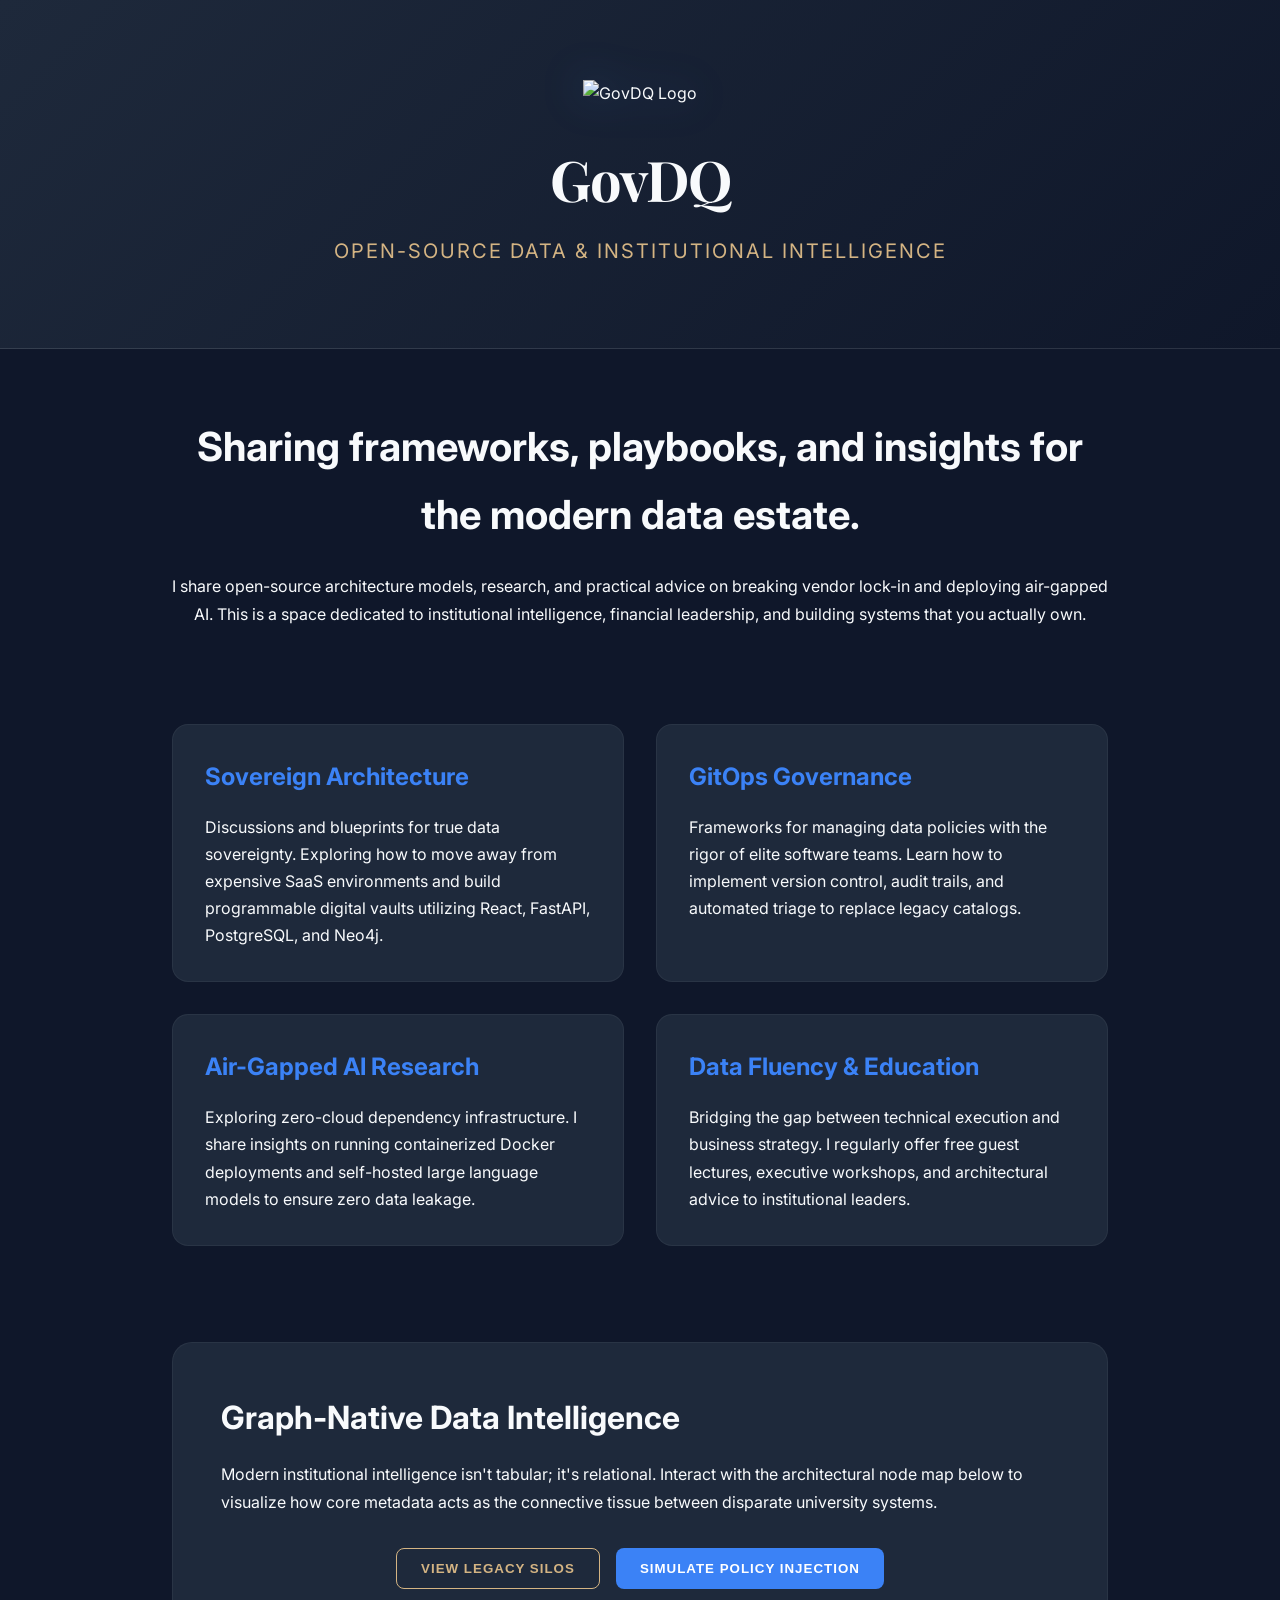
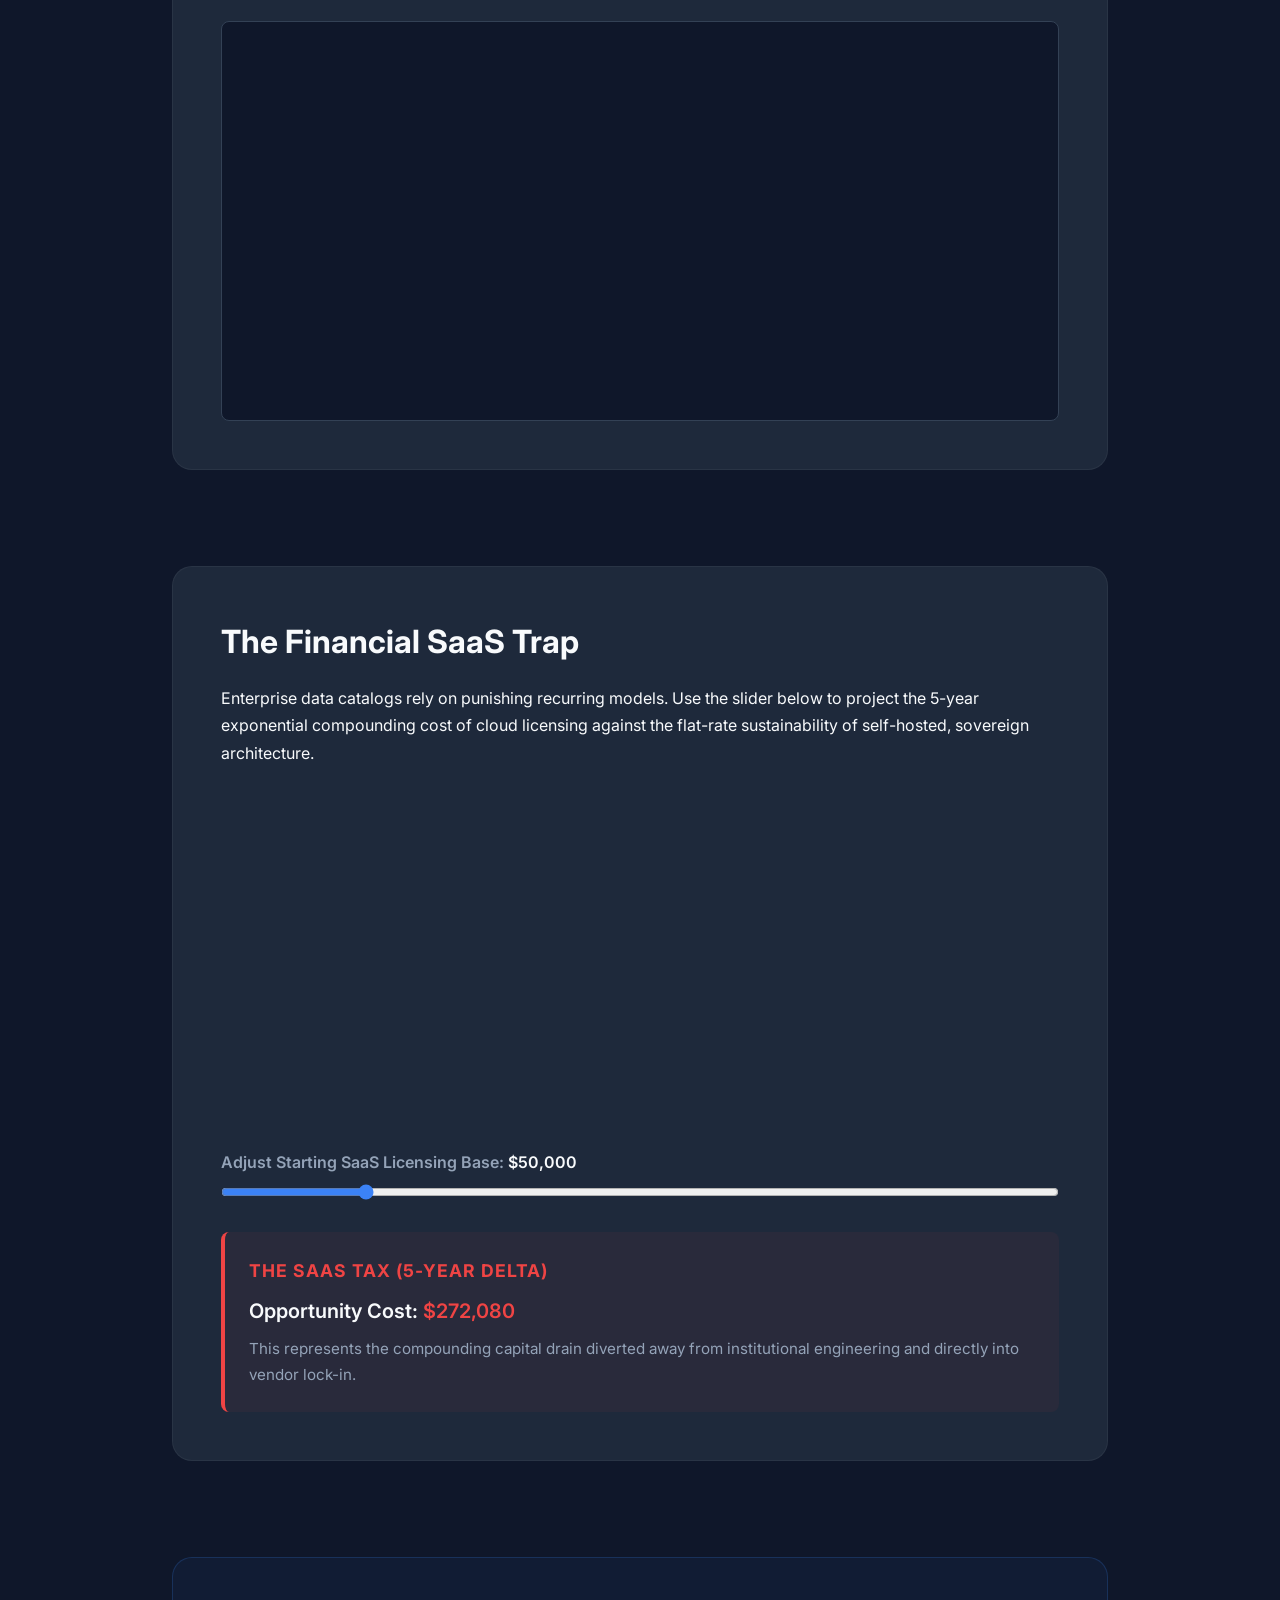
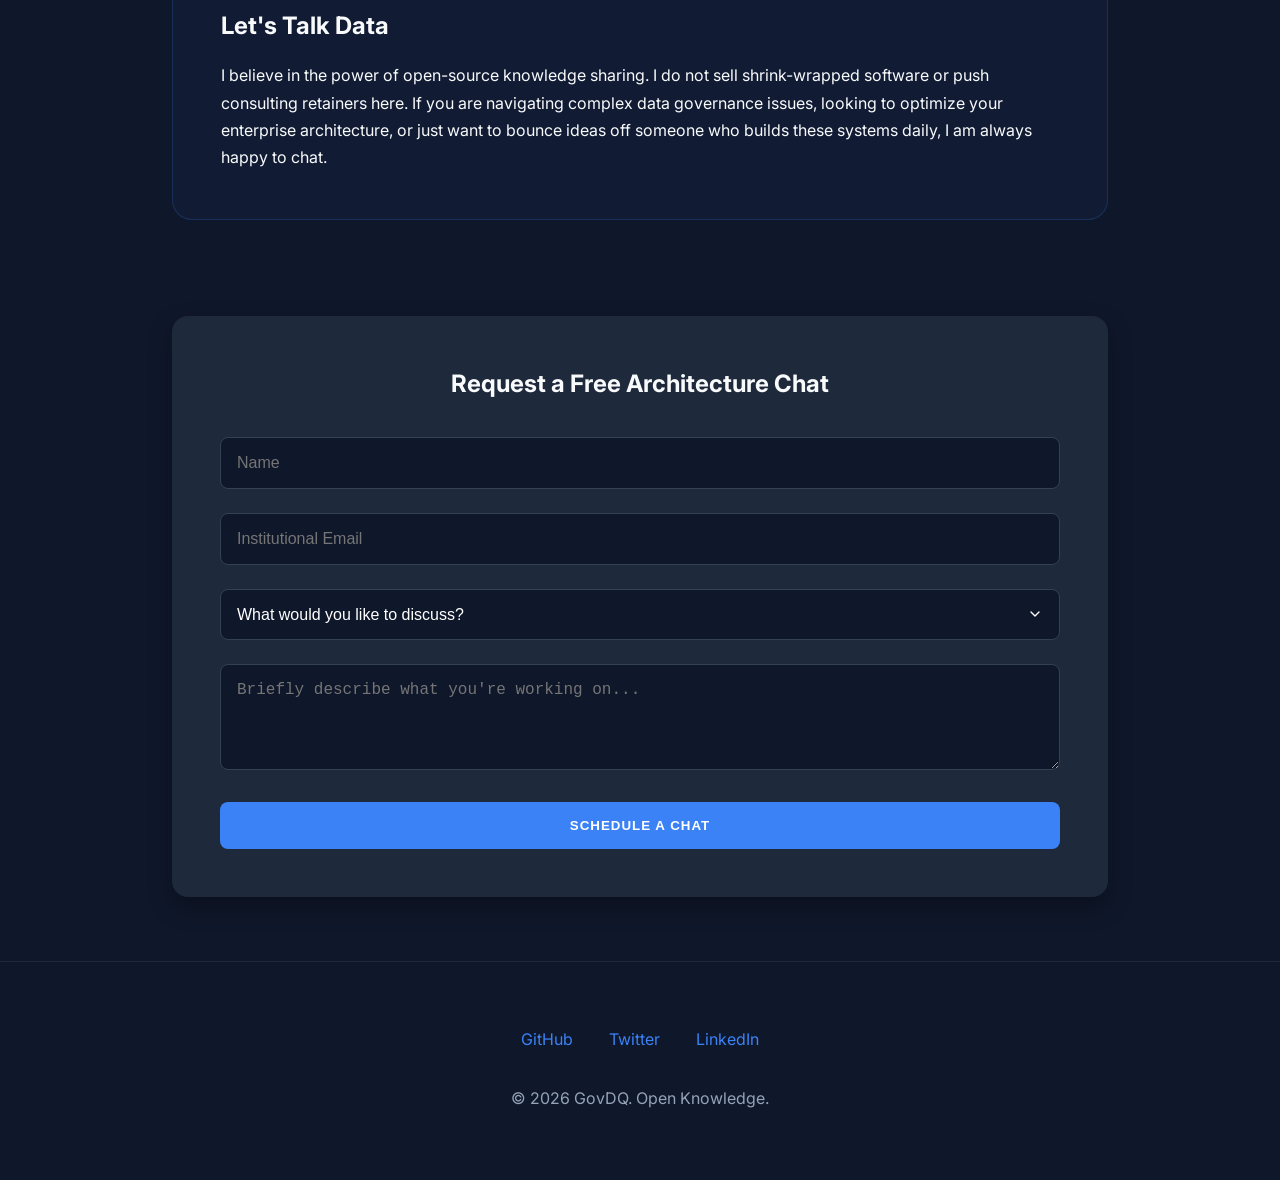
==== index.html @ 33f2d580 "Update index.html" ====
<!DOCTYPE html>
<html lang="en">
<head>
  <meta charset="UTF-8" />
  <meta name="viewport" content="width=device-width, initial-scale=1.0" />
  <title>GovDQ | Open-Source Data & Institutional Intelligence</title>
  <link rel="icon" type="image/jpeg" href="assets/images/1753254833234.jpg">
  <!-- Fonts -->
  <link href="https://fonts.googleapis.com/css2?family=Inter:wght@300;400;600;800&family=Playfair+Display:wght@700&display=swap" rel="stylesheet">
  
  <!-- External Data Visualization Libraries -->
  <script src="https://cdn.jsdelivr.net/npm/chart.js"></script>
  <script type="text/javascript" src="https://unpkg.com/vis-network/standalone/umd/vis-network.min.js"></script>
  
  <style>
    :root {
      --bg-deep: #0f172a;
      --bg-card: #1e293b;
      --accent-blue: #3b82f6;
      --accent-gold: #d4b483;
      --text-white: #f8fafc;
      --text-muted: #94a3b8;
    }

    * { box-sizing: border-box; margin: 0; padding: 0; }
    body { font-family: 'Inter', sans-serif; background-color: var(--bg-deep); color: var(--text-white); line-height: 1.7; }

    header { background: linear-gradient(135deg, #1e293b, #0f172a); text-align: center; padding: 5rem 1rem; border-bottom: 1px solid rgba(255,255,255,0.1); }
    header img { height: 120px; margin-bottom: 1.5rem; filter: drop-shadow(0 0 20px rgba(59, 130, 246, 0.3)); }
    header h1 { font-family: 'Playfair Display', serif; font-size: 3.5rem; margin-bottom: 0.5rem; letter-spacing: -1px; }
    header p { font-size: 1.25rem; color: var(--accent-gold); text-transform: uppercase; letter-spacing: 2px; }

    main { max-width: 1000px; margin: 0 auto; padding: 4rem 2rem; }

    .hero-section { text-align: center; margin-bottom: 6rem; }
    .hero-section h2 { font-size: 2.5rem; margin-bottom: 1.5rem; }

    .grid { display: grid; grid-template-columns: repeat(auto-fit, minmax(300px, 1fr)); gap: 2rem; margin-bottom: 6rem; }
    .card { background: var(--bg-card); padding: 2rem; border-radius: 16px; border: 1px solid rgba(255,255,255,0.05); transition: transform 0.3s ease; }
    .card:hover { transform: translateY(-10px); border-color: var(--accent-blue); }
    .card h3 { color: var(--accent-blue); margin-bottom: 1rem; font-size: 1.5rem; }

    .value-prop { background: rgba(59, 130, 246, 0.05); padding: 3rem; border-radius: 20px; border: 1px solid rgba(59, 130, 246, 0.2); margin-bottom: 6rem; }
    
    /* Interactive Sections (Graph & Calculator) */
    .interactive-section { background: var(--bg-card); padding: 3rem; border-radius: 20px; border: 1px solid rgba(255,255,255,0.05); margin-bottom: 6rem; }
    .interactive-section h2 { margin-bottom: 1rem; font-size: 2rem; }
    .chart-container { position: relative; height: 350px; width: 100%; margin-bottom: 2rem; }
    .slider-container { display: flex; flex-direction: column; gap: 0.5rem; margin-top: 1.5rem; }
    .slider-container input[type="range"] { width: 100%; cursor: pointer; accent-color: var(--accent-blue); }
    #institutionalGraph { height: 400px; width: 100%; border: 1px solid #334155; border-radius: 8px; background: #0f172a; margin-top: 2rem; }

    /* Scroll Reveal CSS */
    .hidden { opacity: 0; transform: translateY(30px); transition: opacity 0.8s ease-out, transform 0.8s ease-out; }
    .show { opacity: 1; transform: translateY(0); }
    
    form { background: var(--bg-card); padding: 3rem; border-radius: 16px; box-shadow: 0 10px 25px rgba(0,0,0,0.3); }
    input[type="text"], input[type="email"], textarea, select { width: 100%; padding: 1rem; margin-bottom: 1.5rem; border: 1px solid #334155; border-radius: 8px; background: #0f172a; color: white; font-size: 1rem; }
    select { appearance: none; background-image: url("data:image/svg+xml;charset=UTF-8,%3csvg xmlns='http://www.w3.org/2000/svg' viewBox='0 0 24 24' fill='none' stroke='white' stroke-width='2' stroke-linecap='round' stroke-linejoin='round'%3e%3cpolyline points='6 9 12 15 18 9'%3e%3c/polyline%3e%3c/svg%3e"); background-repeat: no-repeat; background-position: right 1rem center; background-size: 1em; }
    
    button { background: var(--accent-blue); color: white; border: none; padding: 1rem 2rem; width: 100%; font-weight: 800; border-radius: 8px; cursor: pointer; text-transform: uppercase; letter-spacing: 1px; transition: 0.3s; }
    button:hover { background: #2563eb; }
    
    footer { text-align: center; padding: 4rem; color: var(--text-muted); border-top: 1px solid #1e293b; }
    a { color: var(--accent-blue); text-decoration: none; margin: 0 1rem; }

    @media (max-width: 768px) { header h1 { font-size: 2.5rem; } }
  </style>
</head>
<body>
  <header>
    <img src="assets/images/1753254833234.jpg" alt="GovDQ Logo">
    <h1>GovDQ</h1>
    <p>Open-Source Data & Institutional Intelligence</p>
  </header>

  <main>
    <section class="hero-section hidden">
      <h2>Sharing frameworks, playbooks, and insights for the modern data estate.</h2>
      <p>I share open-source architecture models, research, and practical advice on breaking vendor lock-in and deploying air-gapped AI. This is a space dedicated to institutional intelligence, financial leadership, and building systems that you actually own.</p>
    </section>

    <div class="grid">
      <div class="card hidden">
        <h3>Sovereign Architecture</h3>
        <p>Discussions and blueprints for true data sovereignty. Exploring how to move away from expensive SaaS environments and build programmable digital vaults utilizing React, FastAPI, PostgreSQL, and Neo4j.</p>
      </div>
      <div class="card hidden">
        <h3>GitOps Governance</h3>
        <p>Frameworks for managing data policies with the rigor of elite software teams. Learn how to implement version control, audit trails, and automated triage to replace legacy catalogs.</p>
      </div>
      <div class="card hidden">
        <h3>Air-Gapped AI Research</h3>
        <p>Exploring zero-cloud dependency infrastructure. I share insights on running containerized Docker deployments and self-hosted large language models to ensure zero data leakage.</p>
      </div>
      <div class="card hidden">
        <h3>Data Fluency & Education</h3>
        <p>Bridging the gap between technical execution and business strategy. I regularly offer free guest lectures, executive workshops, and architectural advice to institutional leaders.</p>
      </div>
    </div>

    <!-- UPDATED: Institutional Graph Visualization -->
    <section class="interactive-section hidden">
      <h2>Graph-Native Data Intelligence</h2>
      <p>Modern institutional intelligence isn't tabular; it's relational. Interact with the architectural node map below to visualize how core metadata acts as the connective tissue between disparate university systems.</p>
      
      <!-- NEW: Graph Controls -->
      <div style="display: flex; gap: 1rem; margin-top: 2rem; margin-bottom: 1rem; justify-content: center; flex-wrap: wrap;">
        <button type="button" id="toggleGraphBtn" style="width: auto; padding: 0.75rem 1.5rem; background: #1e293b; border: 1px solid #d4b483; color: #d4b483; font-weight: 600; border-radius: 8px; cursor: pointer; transition: 0.3s; text-transform: uppercase; letter-spacing: 1px;">View Legacy Silos</button>
        <button type="button" id="pulseBtn" style="width: auto; padding: 0.75rem 1.5rem; background: var(--accent-blue); border: none; color: white; font-weight: 600; border-radius: 8px; cursor: pointer; transition: 0.3s; text-transform: uppercase; letter-spacing: 1px;">Simulate Policy Injection</button>
      </div>

      <div id="institutionalGraph"></div>
    </section>

    <!-- UPDATED: Financial SaaS Calculator -->
    <section class="interactive-section hidden">
      <h2>The Financial SaaS Trap</h2>
      <p>Enterprise data catalogs rely on punishing recurring models. Use the slider below to project the 5-year exponential compounding cost of cloud licensing against the flat-rate sustainability of self-hosted, sovereign architecture.</p>
      
      <div class="chart-container">
        <canvas id="costChart"></canvas>
      </div>
      
      <div class="slider-container">
        <label for="userBaseInput" style="color: var(--text-muted); font-weight: 600;">
          Adjust Starting SaaS Licensing Base: <span id="sliderValue" style="color: var(--text-white);">$50,000</span>
        </label>
        <input type="range" id="userBaseInput" min="10000" max="250000" step="5000" value="50000" oninput="
          document.getElementById('sliderValue').innerText = '$' + Number(this.value).toLocaleString();
          let base = Number(this.value);
          let totalSaaS = base + (base * 1.2) + (base * 1.44) + (base * 1.72) + (base * 2.07);
          let delta = totalSaaS - 100000;
          document.getElementById('opportunityCost').innerText = '$' + delta.toLocaleString(undefined, {maximumFractionDigits: 0});
        ">
      </div>

      <!-- NEW: Opportunity Cost Box -->
      <div style="margin-top: 2rem; padding: 1.5rem; background: rgba(239, 68, 68, 0.05); border-left: 4px solid #ef4444; border-radius: 8px;">
        <h4 style="color: #ef4444; margin-bottom: 0.5rem; font-size: 1.1rem; text-transform: uppercase; letter-spacing: 1px;">The SaaS Tax (5-Year Delta)</h4>
        <p style="font-size: 1.25rem; font-weight: 600; color: var(--text-white);">Opportunity Cost: <span id="opportunityCost" style="color: #ef4444;">$272,080</span></p>
        <p style="font-size: 0.95rem; color: var(--text-muted); margin-top: 0.5rem;">This represents the compounding capital drain diverted away from institutional engineering and directly into vendor lock-in.</p>
      </div>
    </section>

    <section class="value-prop hidden">
      <h2 style="margin-bottom: 1rem;">Let's Talk Data</h2>
      <p>I believe in the power of open-source knowledge sharing. I do not sell shrink-wrapped software or push consulting retainers here. If you are navigating complex data governance issues, looking to optimize your enterprise architecture, or just want to bounce ideas off someone who builds these systems daily, I am always happy to chat.</p>
    </section>

    <form class="hidden" action="https://formsubmit.co/info@govdq.com" method="POST">
      <input type="hidden" name="_next" value="https://www.govdq.com/index.html">
      <input type="hidden" name="_subject" value="GovDQ Architecture Chat Request">
      <h2 style="margin-bottom: 2rem; text-align: center;">Request a Free Architecture Chat</h2>
      
      <input type="text" name="name" placeholder="Name" required>
      <input type="email" name="email" placeholder="Institutional Email" required>
      
      <select name="topic" required>
        <option value="" disabled selected>What would you like to discuss?</option>
        <option value="Data Governance & Metadata">Data Governance & Metadata</option>
        <option value="Sovereign AI & Infrastructure">Sovereign AI & Air-Gapped Infrastructure</option>
        <option value="General Strategy / Networking">General Strategy & Networking</option>
      </select>
      
      <textarea name="message" rows="4" placeholder="Briefly describe what you're working on..." required></textarea>
      
      <button type="submit">Schedule a Chat</button>
    </form>
  </main>

  <footer class="hidden">
    <a href="https://github.com/GovDQ">GitHub</a>
    <a href="https://x.com/GovDQ">Twitter</a>
    <a href="https://www.linkedin.com/company/govdq">LinkedIn</a>
    <p style="margin-top: 2rem;">© 2026 GovDQ. Open Knowledge.</p>
  </footer>

  <!-- Custom External Logic Scripts -->
  <script src="assets/js/scroll-reveal.js"></script>
  <script src="assets/js/graph-viz.js"></script>
  <script src="assets/js/saas-calculator.js"></script>
</body>
</html>
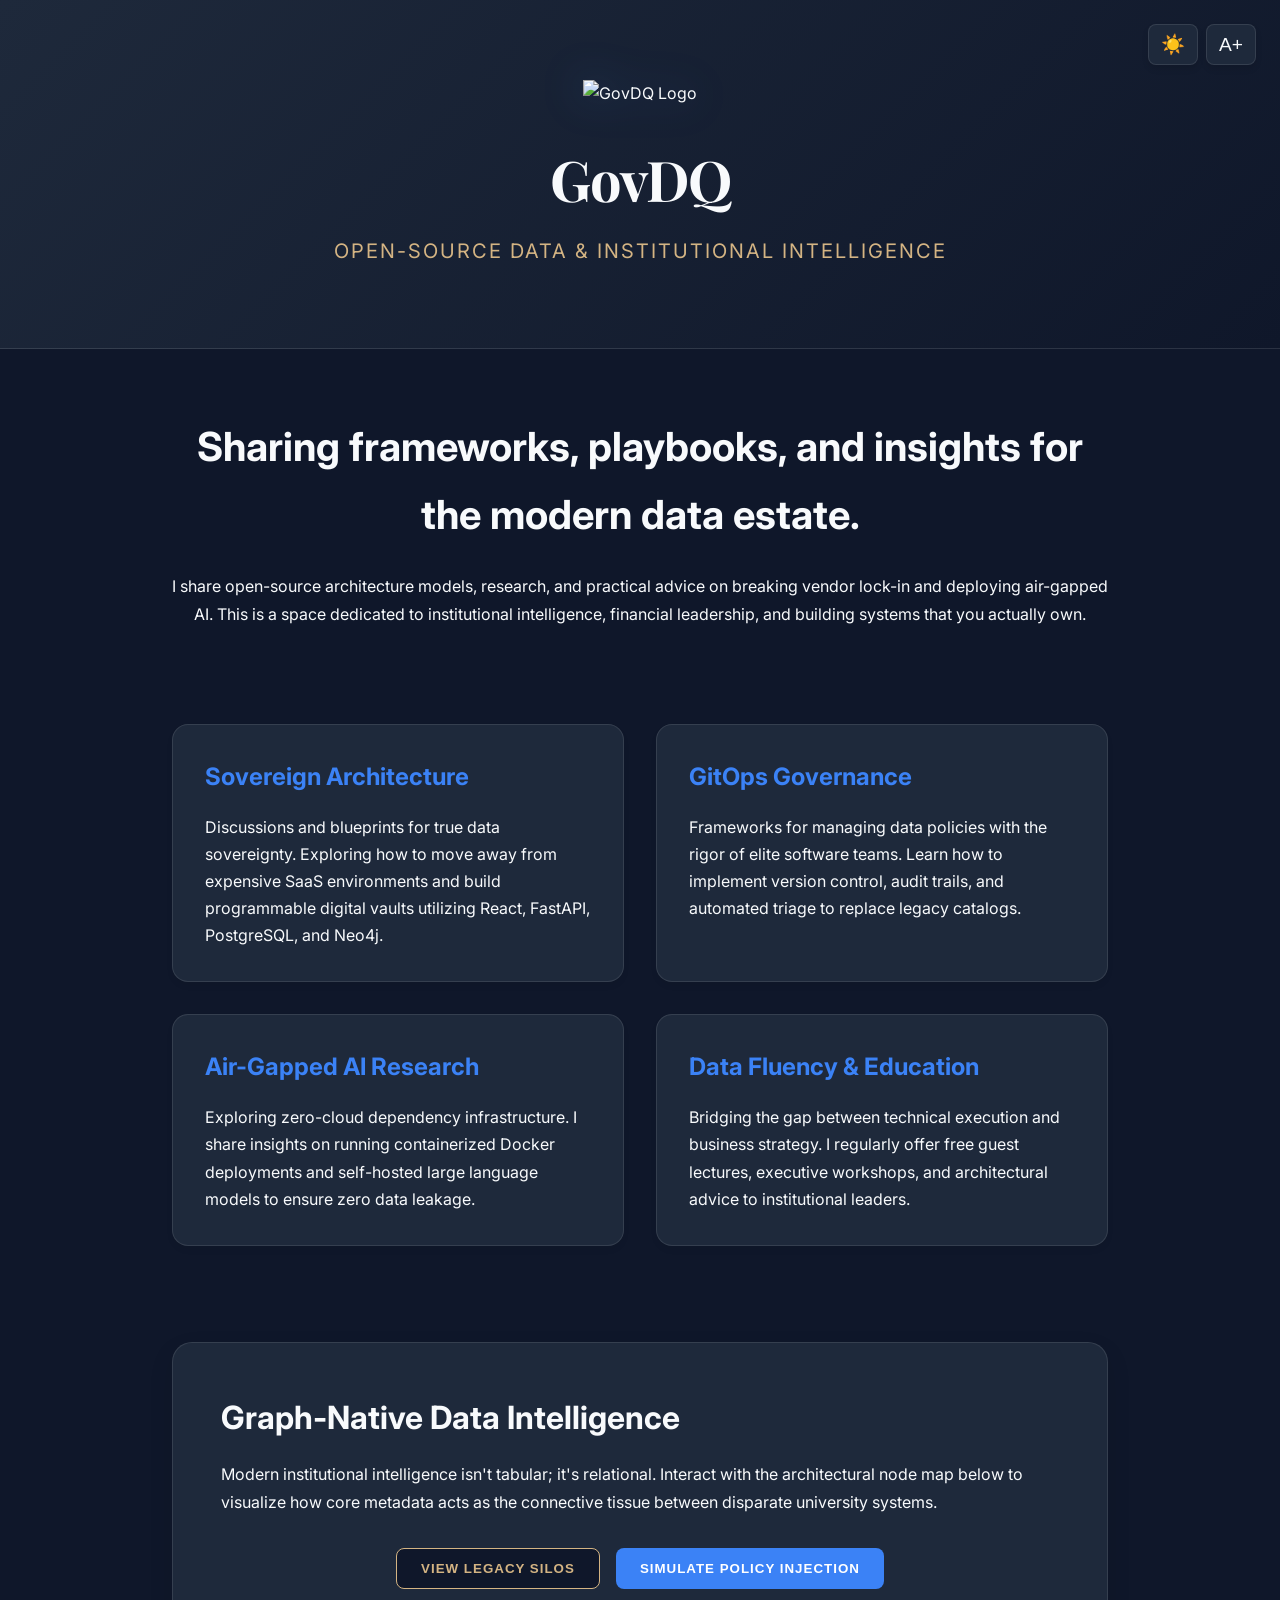
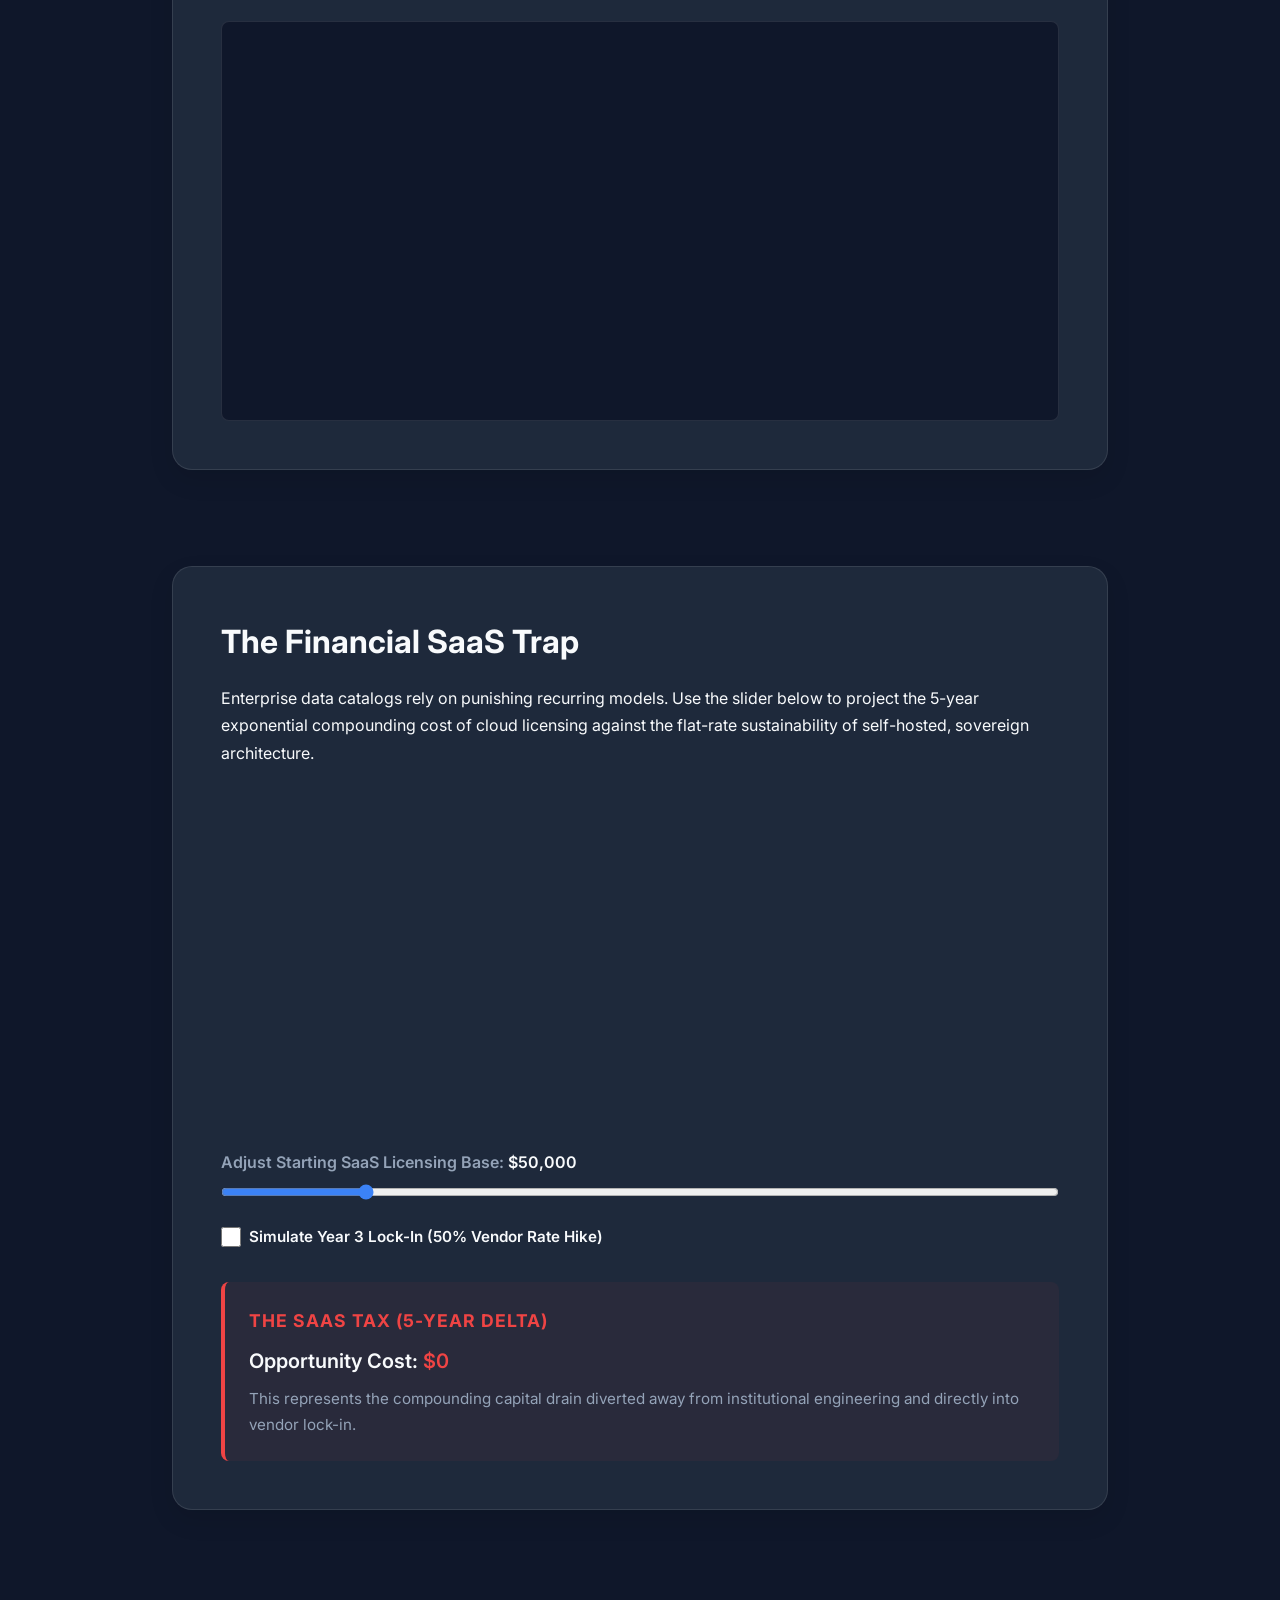
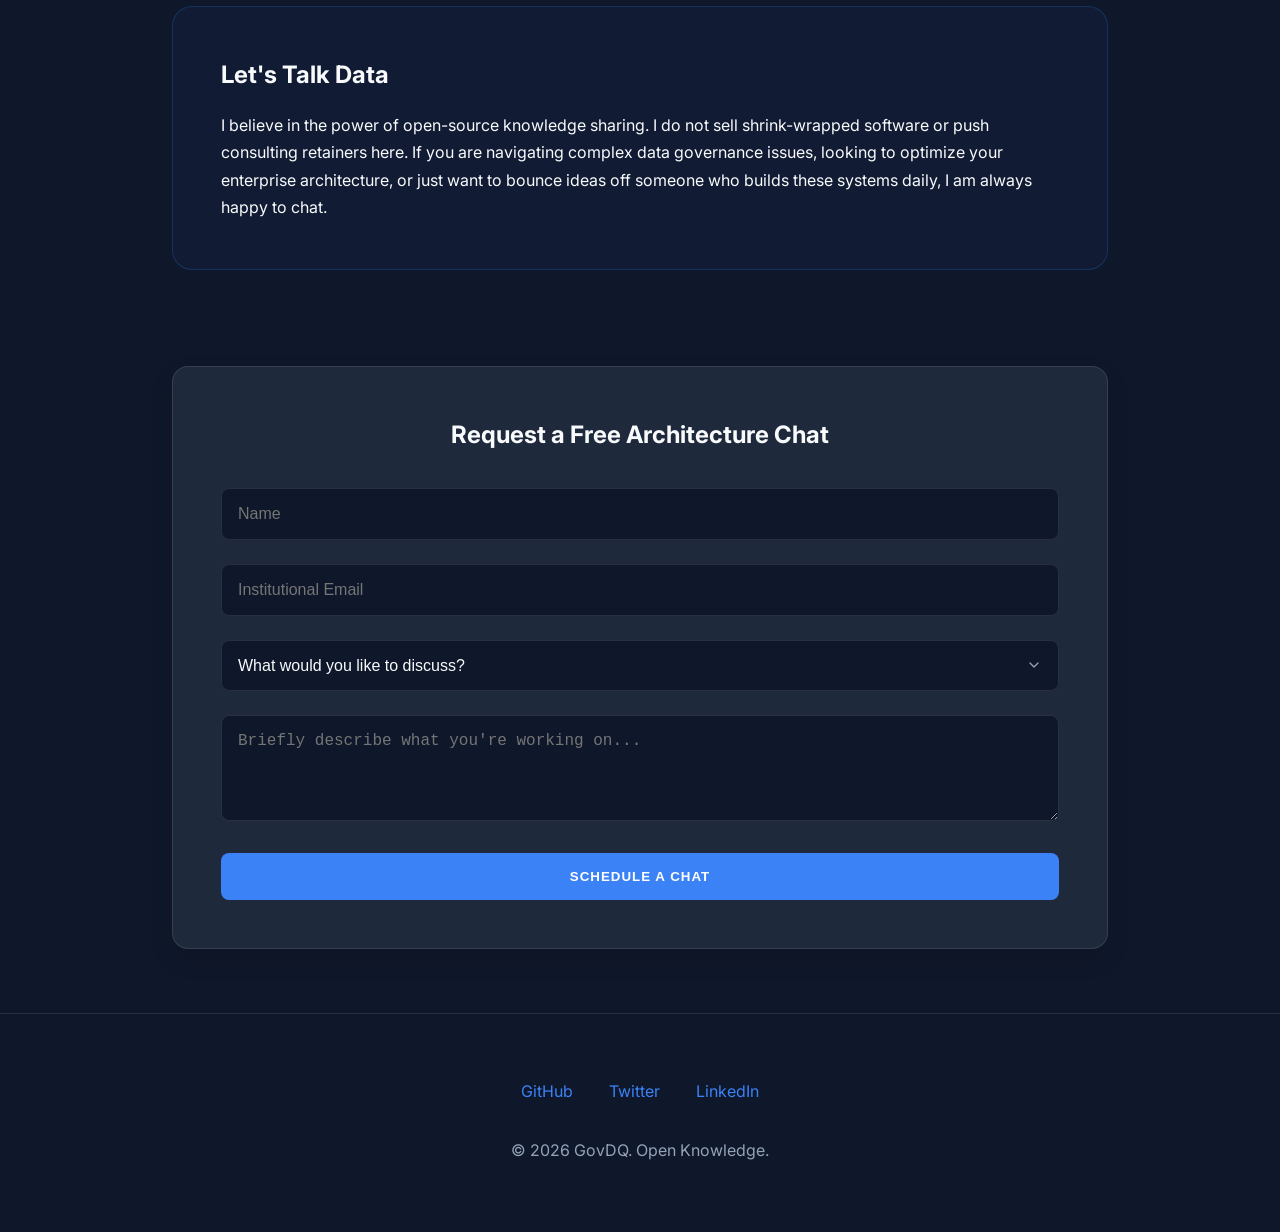
==== commit ee395afb: "Update index.html" ====
--- a/index.html
+++ b/index.html
@@ -1,10 +1,11 @@
 <!DOCTYPE html>
-<html lang="en">
+<html lang="en" data-theme="dark">
 <head>
   <meta charset="UTF-8" />
   <meta name="viewport" content="width=device-width, initial-scale=1.0" />
   <title>GovDQ | Open-Source Data & Institutional Intelligence</title>
   <link rel="icon" type="image/jpeg" href="assets/images/1753254833234.jpg">
+  
   <!-- Fonts -->
   <link href="https://fonts.googleapis.com/css2?family=Inter:wght@300;400;600;800&family=Playfair+Display:wght@700&display=swap" rel="stylesheet">
   
@@ -13,6 +14,9 @@
   <script type="text/javascript" src="https://unpkg.com/vis-network/standalone/umd/vis-network.min.js"></script>
   
   <style>
+    /* 
+      1. CSS Variables for Dynamic Theming 
+    */
     :root {
       --bg-deep: #0f172a;
       --bg-card: #1e293b;
@@ -20,61 +24,99 @@
       --accent-gold: #d4b483;
       --text-white: #f8fafc;
       --text-muted: #94a3b8;
+      --border-subtle: rgba(255,255,255,0.1);
+      --input-bg: #0f172a;
+      --error-bg: rgba(239, 68, 68, 0.05);
     }
 
+    [data-theme="light"] {
+      --bg-deep: #f8fafc;
+      --bg-card: #ffffff;
+      --accent-blue: #2563eb;
+      --accent-gold: #b45309; 
+      --text-white: #0f172a;
+      --text-muted: #475569;
+      --border-subtle: rgba(0,0,0,0.1);
+      --input-bg: #f1f5f9;
+      --error-bg: rgba(239, 68, 68, 0.1);
+    }
+
     * { box-sizing: border-box; margin: 0; padding: 0; }
-    body { font-family: 'Inter', sans-serif; background-color: var(--bg-deep); color: var(--text-white); line-height: 1.7; }
-
-    header { background: linear-gradient(135deg, #1e293b, #0f172a); text-align: center; padding: 5rem 1rem; border-bottom: 1px solid rgba(255,255,255,0.1); }
+    
+    /* 2. Text Scaling Accessibility */
+    body { font-family: 'Inter', sans-serif; background-color: var(--bg-deep); color: var(--text-white); line-height: 1.7; transition: background-color 0.3s, color 0.3s; font-size: 1rem; }
+    body.large-text { font-size: 1.15rem; }
+    body.large-text h1 { font-size: 4rem; }
+    body.large-text h2 { font-size: 2.85rem; }
+
+    /* 3. Keyboard Navigation Focus States */
+    *:focus-visible { outline: 3px solid var(--accent-blue); outline-offset: 3px; border-radius: 4px; }
+
+    header { background: linear-gradient(135deg, var(--bg-card), var(--bg-deep)); text-align: center; padding: 5rem 1rem; border-bottom: 1px solid var(--border-subtle); position: relative; }
     header img { height: 120px; margin-bottom: 1.5rem; filter: drop-shadow(0 0 20px rgba(59, 130, 246, 0.3)); }
     header h1 { font-family: 'Playfair Display', serif; font-size: 3.5rem; margin-bottom: 0.5rem; letter-spacing: -1px; }
     header p { font-size: 1.25rem; color: var(--accent-gold); text-transform: uppercase; letter-spacing: 2px; }
 
+    /* Accessibility Control Panel */
+    .a11y-controls { position: absolute; top: 1.5rem; right: 1.5rem; display: flex; gap: 0.5rem; }
+    .a11y-controls button { width: auto; padding: 0.5rem 0.75rem; background: var(--bg-card); border: 1px solid var(--border-subtle); border-radius: 8px; color: var(--text-white); cursor: pointer; font-size: 1.2rem; display: flex; align-items: center; justify-content: center; box-shadow: 0 4px 6px rgba(0,0,0,0.1); }
+    .a11y-controls button:hover { border-color: var(--accent-blue); }
+
     main { max-width: 1000px; margin: 0 auto; padding: 4rem 2rem; }
 
     .hero-section { text-align: center; margin-bottom: 6rem; }
     .hero-section h2 { font-size: 2.5rem; margin-bottom: 1.5rem; }
 
     .grid { display: grid; grid-template-columns: repeat(auto-fit, minmax(300px, 1fr)); gap: 2rem; margin-bottom: 6rem; }
-    .card { background: var(--bg-card); padding: 2rem; border-radius: 16px; border: 1px solid rgba(255,255,255,0.05); transition: transform 0.3s ease; }
+    .card { background: var(--bg-card); padding: 2rem; border-radius: 16px; border: 1px solid var(--border-subtle); transition: transform 0.3s ease; box-shadow: 0 4px 6px rgba(0,0,0,0.05); }
     .card:hover { transform: translateY(-10px); border-color: var(--accent-blue); }
     .card h3 { color: var(--accent-blue); margin-bottom: 1rem; font-size: 1.5rem; }
 
     .value-prop { background: rgba(59, 130, 246, 0.05); padding: 3rem; border-radius: 20px; border: 1px solid rgba(59, 130, 246, 0.2); margin-bottom: 6rem; }
     
-    /* Interactive Sections (Graph & Calculator) */
-    .interactive-section { background: var(--bg-card); padding: 3rem; border-radius: 20px; border: 1px solid rgba(255,255,255,0.05); margin-bottom: 6rem; }
+    /* Interactive Sections */
+    .interactive-section { background: var(--bg-card); padding: 3rem; border-radius: 20px; border: 1px solid var(--border-subtle); margin-bottom: 6rem; box-shadow: 0 10px 25px rgba(0,0,0,0.1); }
     .interactive-section h2 { margin-bottom: 1rem; font-size: 2rem; }
     .chart-container { position: relative; height: 350px; width: 100%; margin-bottom: 2rem; }
     .slider-container { display: flex; flex-direction: column; gap: 0.5rem; margin-top: 1.5rem; }
     .slider-container input[type="range"] { width: 100%; cursor: pointer; accent-color: var(--accent-blue); }
-    #institutionalGraph { height: 400px; width: 100%; border: 1px solid #334155; border-radius: 8px; background: #0f172a; margin-top: 2rem; }
+    
+    /* Graph Container */
+    #institutionalGraph { height: 400px; width: 100%; border: 1px solid var(--border-subtle); border-radius: 8px; background: var(--input-bg); margin-top: 2rem; }
 
     /* Scroll Reveal CSS */
     .hidden { opacity: 0; transform: translateY(30px); transition: opacity 0.8s ease-out, transform 0.8s ease-out; }
     .show { opacity: 1; transform: translateY(0); }
     
-    form { background: var(--bg-card); padding: 3rem; border-radius: 16px; box-shadow: 0 10px 25px rgba(0,0,0,0.3); }
-    input[type="text"], input[type="email"], textarea, select { width: 100%; padding: 1rem; margin-bottom: 1.5rem; border: 1px solid #334155; border-radius: 8px; background: #0f172a; color: white; font-size: 1rem; }
-    select { appearance: none; background-image: url("data:image/svg+xml;charset=UTF-8,%3csvg xmlns='http://www.w3.org/2000/svg' viewBox='0 0 24 24' fill='none' stroke='white' stroke-width='2' stroke-linecap='round' stroke-linejoin='round'%3e%3cpolyline points='6 9 12 15 18 9'%3e%3c/polyline%3e%3c/svg%3e"); background-repeat: no-repeat; background-position: right 1rem center; background-size: 1em; }
-    
-    button { background: var(--accent-blue); color: white; border: none; padding: 1rem 2rem; width: 100%; font-weight: 800; border-radius: 8px; cursor: pointer; text-transform: uppercase; letter-spacing: 1px; transition: 0.3s; }
-    button:hover { background: #2563eb; }
-    
-    footer { text-align: center; padding: 4rem; color: var(--text-muted); border-top: 1px solid #1e293b; }
+    /* Forms */
+    form { background: var(--bg-card); padding: 3rem; border-radius: 16px; box-shadow: 0 10px 25px rgba(0,0,0,0.1); border: 1px solid var(--border-subtle); }
+    input[type="text"], input[type="email"], textarea, select { width: 100%; padding: 1rem; margin-bottom: 1.5rem; border: 1px solid var(--border-subtle); border-radius: 8px; background: var(--input-bg); color: var(--text-white); font-size: 1rem; transition: border-color 0.3s; }
+    input:focus, textarea:focus, select:focus { border-color: var(--accent-blue); outline: none; }
+    select { appearance: none; background-image: url("data:image/svg+xml;charset=UTF-8,%3csvg xmlns='http://www.w3.org/2000/svg' viewBox='0 0 24 24' fill='none' stroke='%2394a3b8' stroke-width='2' stroke-linecap='round' stroke-linejoin='round'%3e%3cpolyline points='6 9 12 15 18 9'%3e%3c/polyline%3e%3c/svg%3e"); background-repeat: no-repeat; background-position: right 1rem center; background-size: 1em; }
+    
+    button[type="submit"] { background: var(--accent-blue); color: #ffffff; border: none; padding: 1rem 2rem; width: 100%; font-weight: 800; border-radius: 8px; cursor: pointer; text-transform: uppercase; letter-spacing: 1px; transition: 0.3s; }
+    button[type="submit"]:hover { background: #2563eb; }
+    
+    footer { text-align: center; padding: 4rem; color: var(--text-muted); border-top: 1px solid var(--border-subtle); }
     a { color: var(--accent-blue); text-decoration: none; margin: 0 1rem; }
 
-    @media (max-width: 768px) { header h1 { font-size: 2.5rem; } }
+    @media (max-width: 768px) { header h1 { font-size: 2.5rem; } .a11y-controls { top: 1rem; right: 1rem; } }
   </style>
 </head>
 <body>
   <header>
+    <!-- Accessibility Controls -->
+    <div class="a11y-controls">
+      <button id="themeToggle" aria-label="Toggle Light and Dark Mode">☀️</button>
+      <button id="textSizeToggle" aria-label="Toggle Large Text Size">A+</button>
+    </div>
+
     <img src="assets/images/1753254833234.jpg" alt="GovDQ Logo">
     <h1>GovDQ</h1>
     <p>Open-Source Data & Institutional Intelligence</p>
   </header>
 
-  <main>
+  <main id="main-content">
     <section class="hero-section hidden">
       <h2>Sharing frameworks, playbooks, and insights for the modern data estate.</h2>
       <p>I share open-source architecture models, research, and practical advice on breaking vendor lock-in and deploying air-gapped AI. This is a space dedicated to institutional intelligence, financial leadership, and building systems that you actually own.</p>
@@ -99,26 +141,25 @@
       </div>
     </div>
 
-    <!-- UPDATED: Institutional Graph Visualization -->
-    <section class="interactive-section hidden">
-      <h2>Graph-Native Data Intelligence</h2>
+    <!-- Institutional Graph Visualization -->
+    <section class="interactive-section hidden" aria-labelledby="graph-heading">
+      <h2 id="graph-heading">Graph-Native Data Intelligence</h2>
       <p>Modern institutional intelligence isn't tabular; it's relational. Interact with the architectural node map below to visualize how core metadata acts as the connective tissue between disparate university systems.</p>
       
-      <!-- NEW: Graph Controls -->
       <div style="display: flex; gap: 1rem; margin-top: 2rem; margin-bottom: 1rem; justify-content: center; flex-wrap: wrap;">
-        <button type="button" id="toggleGraphBtn" style="width: auto; padding: 0.75rem 1.5rem; background: #1e293b; border: 1px solid #d4b483; color: #d4b483; font-weight: 600; border-radius: 8px; cursor: pointer; transition: 0.3s; text-transform: uppercase; letter-spacing: 1px;">View Legacy Silos</button>
-        <button type="button" id="pulseBtn" style="width: auto; padding: 0.75rem 1.5rem; background: var(--accent-blue); border: none; color: white; font-weight: 600; border-radius: 8px; cursor: pointer; transition: 0.3s; text-transform: uppercase; letter-spacing: 1px;">Simulate Policy Injection</button>
-      </div>
-
-      <div id="institutionalGraph"></div>
-    </section>
-
-    <!-- UPDATED: Financial SaaS Calculator -->
-    <section class="interactive-section hidden">
-      <h2>The Financial SaaS Trap</h2>
+        <button type="button" id="toggleGraphBtn" aria-label="Toggle between Legacy and Sovereign Architecture" style="width: auto; padding: 0.75rem 1.5rem; background: var(--bg-deep); border: 1px solid var(--accent-gold); color: var(--accent-gold); font-weight: 600; border-radius: 8px; cursor: pointer; transition: 0.3s; text-transform: uppercase; letter-spacing: 1px;">View Legacy Silos</button>
+        <button type="button" id="pulseBtn" aria-label="Simulate Data Flow" style="width: auto; padding: 0.75rem 1.5rem; background: var(--accent-blue); border: none; color: #ffffff; font-weight: 600; border-radius: 8px; cursor: pointer; transition: 0.3s; text-transform: uppercase; letter-spacing: 1px;">Simulate Policy Injection</button>
+      </div>
+
+      <div id="institutionalGraph" role="figure" aria-label="Interactive graph displaying institutional data nodes and their connections"></div>
+    </section>
+
+    <!-- Financial SaaS Calculator -->
+    <section class="interactive-section hidden" aria-labelledby="calc-heading">
+      <h2 id="calc-heading">The Financial SaaS Trap</h2>
       <p>Enterprise data catalogs rely on punishing recurring models. Use the slider below to project the 5-year exponential compounding cost of cloud licensing against the flat-rate sustainability of self-hosted, sovereign architecture.</p>
       
-      <div class="chart-container">
+      <div class="chart-container" aria-hidden="true">
         <canvas id="costChart"></canvas>
       </div>
       
@@ -126,19 +167,19 @@
         <label for="userBaseInput" style="color: var(--text-muted); font-weight: 600;">
           Adjust Starting SaaS Licensing Base: <span id="sliderValue" style="color: var(--text-white);">$50,000</span>
         </label>
-        <input type="range" id="userBaseInput" min="10000" max="250000" step="5000" value="50000" oninput="
-          document.getElementById('sliderValue').innerText = '$' + Number(this.value).toLocaleString();
-          let base = Number(this.value);
-          let totalSaaS = base + (base * 1.2) + (base * 1.44) + (base * 1.72) + (base * 2.07);
-          let delta = totalSaaS - 100000;
-          document.getElementById('opportunityCost').innerText = '$' + delta.toLocaleString(undefined, {maximumFractionDigits: 0});
-        ">
-      </div>
-
-      <!-- NEW: Opportunity Cost Box -->
-      <div style="margin-top: 2rem; padding: 1.5rem; background: rgba(239, 68, 68, 0.05); border-left: 4px solid #ef4444; border-radius: 8px;">
+        <!-- NOTE: Removed inline JS so it routes securely through saas-calculator.js -->
+        <input type="range" id="userBaseInput" min="10000" max="250000" step="5000" value="50000" aria-label="Adjust starting SaaS cost slider">
+        
+        <!-- NEW: The Renewal Spike Checkbox -->
+        <div style="margin-top: 1rem; display: flex; align-items: center; gap: 0.5rem;">
+          <input type="checkbox" id="renewalSpike" style="width: 1.25rem; height: 1.25rem; cursor: pointer; accent-color: #ef4444;" aria-label="Factor in Year 3 Contract Renewal Spike">
+          <label for="renewalSpike" style="color: var(--text-white); font-weight: 600; cursor: pointer; font-size: 0.95rem;">Simulate Year 3 Lock-In (50% Vendor Rate Hike)</label>
+        </div>
+      </div>
+
+      <div style="margin-top: 2rem; padding: 1.5rem; background: var(--error-bg); border-left: 4px solid #ef4444; border-radius: 8px;">
         <h4 style="color: #ef4444; margin-bottom: 0.5rem; font-size: 1.1rem; text-transform: uppercase; letter-spacing: 1px;">The SaaS Tax (5-Year Delta)</h4>
-        <p style="font-size: 1.25rem; font-weight: 600; color: var(--text-white);">Opportunity Cost: <span id="opportunityCost" style="color: #ef4444;">$272,080</span></p>
+        <p style="font-size: 1.25rem; font-weight: 600; color: var(--text-white);">Opportunity Cost: <span id="opportunityCost" style="color: #ef4444;">$0</span></p>
         <p style="font-size: 0.95rem; color: var(--text-muted); margin-top: 0.5rem;">This represents the compounding capital drain diverted away from institutional engineering and directly into vendor lock-in.</p>
       </div>
     </section>
@@ -148,33 +189,78 @@
       <p>I believe in the power of open-source knowledge sharing. I do not sell shrink-wrapped software or push consulting retainers here. If you are navigating complex data governance issues, looking to optimize your enterprise architecture, or just want to bounce ideas off someone who builds these systems daily, I am always happy to chat.</p>
     </section>
 
-    <form class="hidden" action="https://formsubmit.co/info@govdq.com" method="POST">
+    <form class="hidden" action="https://formsubmit.co/info@govdq.com" method="POST" aria-label="Contact Form">
       <input type="hidden" name="_next" value="https://www.govdq.com/index.html">
       <input type="hidden" name="_subject" value="GovDQ Architecture Chat Request">
       <h2 style="margin-bottom: 2rem; text-align: center;">Request a Free Architecture Chat</h2>
       
-      <input type="text" name="name" placeholder="Name" required>
-      <input type="email" name="email" placeholder="Institutional Email" required>
-      
-      <select name="topic" required>
+      <label for="name" class="sr-only" style="display:none;">Name</label>
+      <input type="text" id="name" name="name" placeholder="Name" required aria-required="true">
+      
+      <label for="email" class="sr-only" style="display:none;">Institutional Email</label>
+      <input type="email" id="email" name="email" placeholder="Institutional Email" required aria-required="true">
+      
+      <label for="topic" class="sr-only" style="display:none;">Discussion Topic</label>
+      <select id="topic" name="topic" required aria-required="true">
         <option value="" disabled selected>What would you like to discuss?</option>
         <option value="Data Governance & Metadata">Data Governance & Metadata</option>
         <option value="Sovereign AI & Infrastructure">Sovereign AI & Air-Gapped Infrastructure</option>
         <option value="General Strategy / Networking">General Strategy & Networking</option>
       </select>
       
-      <textarea name="message" rows="4" placeholder="Briefly describe what you're working on..." required></textarea>
+      <label for="message" class="sr-only" style="display:none;">Message</label>
+      <textarea id="message" name="message" rows="4" placeholder="Briefly describe what you're working on..." required aria-required="true"></textarea>
       
       <button type="submit">Schedule a Chat</button>
     </form>
   </main>
 
   <footer class="hidden">
-    <a href="https://github.com/GovDQ">GitHub</a>
-    <a href="https://x.com/GovDQ">Twitter</a>
-    <a href="https://www.linkedin.com/company/govdq">LinkedIn</a>
+    <a href="https://github.com/GovDQ" aria-label="GovDQ GitHub Profile">GitHub</a>
+    <a href="https://x.com/GovDQ" aria-label="GovDQ Twitter Profile">Twitter</a>
+    <a href="https://www.linkedin.com/company/govdq" aria-label="GovDQ LinkedIn Page">LinkedIn</a>
     <p style="margin-top: 2rem;">© 2026 GovDQ. Open Knowledge.</p>
   </footer>
+
+  <!-- Accessibility Logic -->
+  <script>
+    document.addEventListener('DOMContentLoaded', () => {
+      // 1. Theme Toggle Logic
+      const themeBtn = document.getElementById('themeToggle');
+      const savedTheme = localStorage.getItem('theme') || 'dark';
+      
+      if (savedTheme === 'light') {
+        document.documentElement.setAttribute('data-theme', 'light');
+        themeBtn.innerText = '🌙';
+      }
+
+      themeBtn.addEventListener('click', () => {
+        const isLight = document.documentElement.getAttribute('data-theme') === 'light';
+        if (isLight) {
+          document.documentElement.removeAttribute('data-theme');
+          localStorage.setItem('theme', 'dark');
+          themeBtn.innerText = '☀️';
+        } else {
+          document.documentElement.setAttribute('data-theme', 'light');
+          localStorage.setItem('theme', 'light');
+          themeBtn.innerText = '🌙';
+        }
+      });
+
+      // 2. Text Size Toggle Logic
+      const textBtn = document.getElementById('textSizeToggle');
+      const savedTextSize = localStorage.getItem('largeText') === 'true';
+      
+      if (savedTextSize) {
+        document.body.classList.add('large-text');
+      }
+
+      textBtn.addEventListener('click', () => {
+        document.body.classList.toggle('large-text');
+        localStorage.setItem('largeText', document.body.classList.contains('large-text'));
+      });
+    });
+  </script>
 
   <!-- Custom External Logic Scripts -->
   <script src="assets/js/scroll-reveal.js"></script>
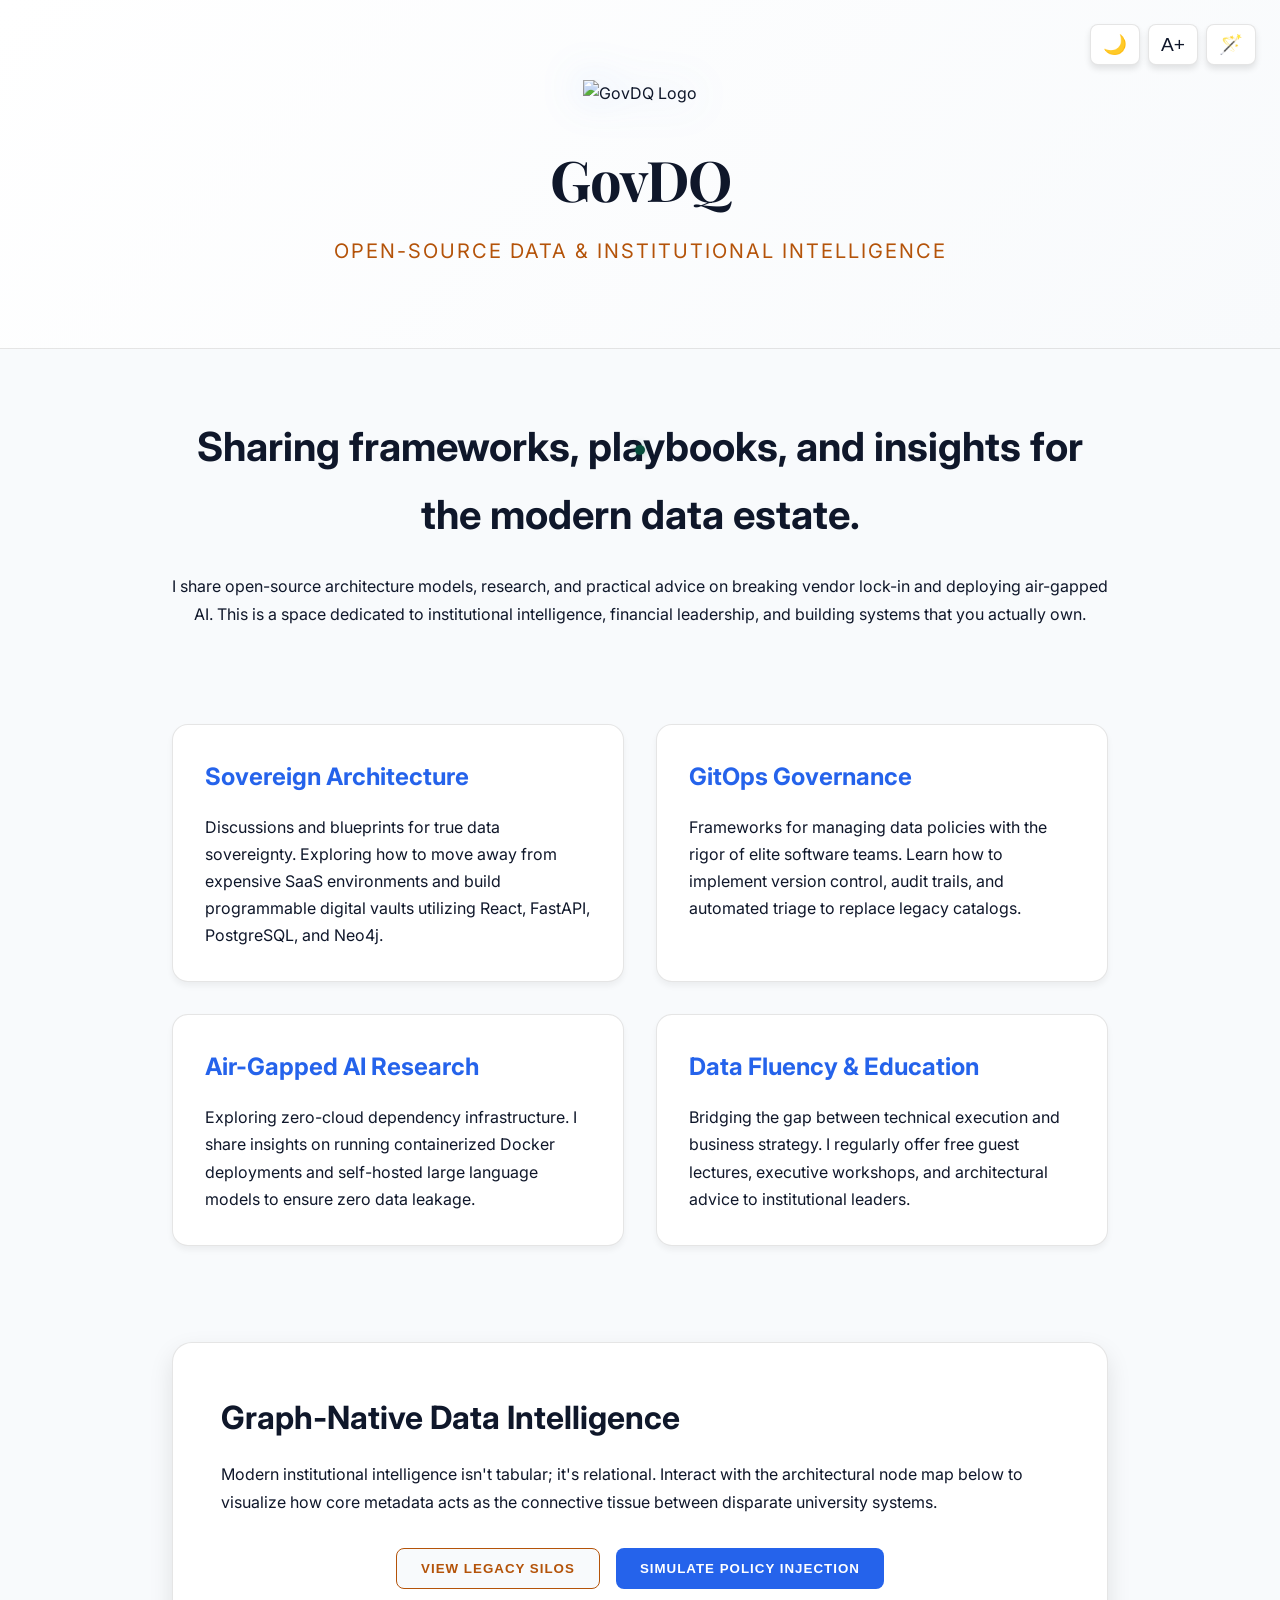
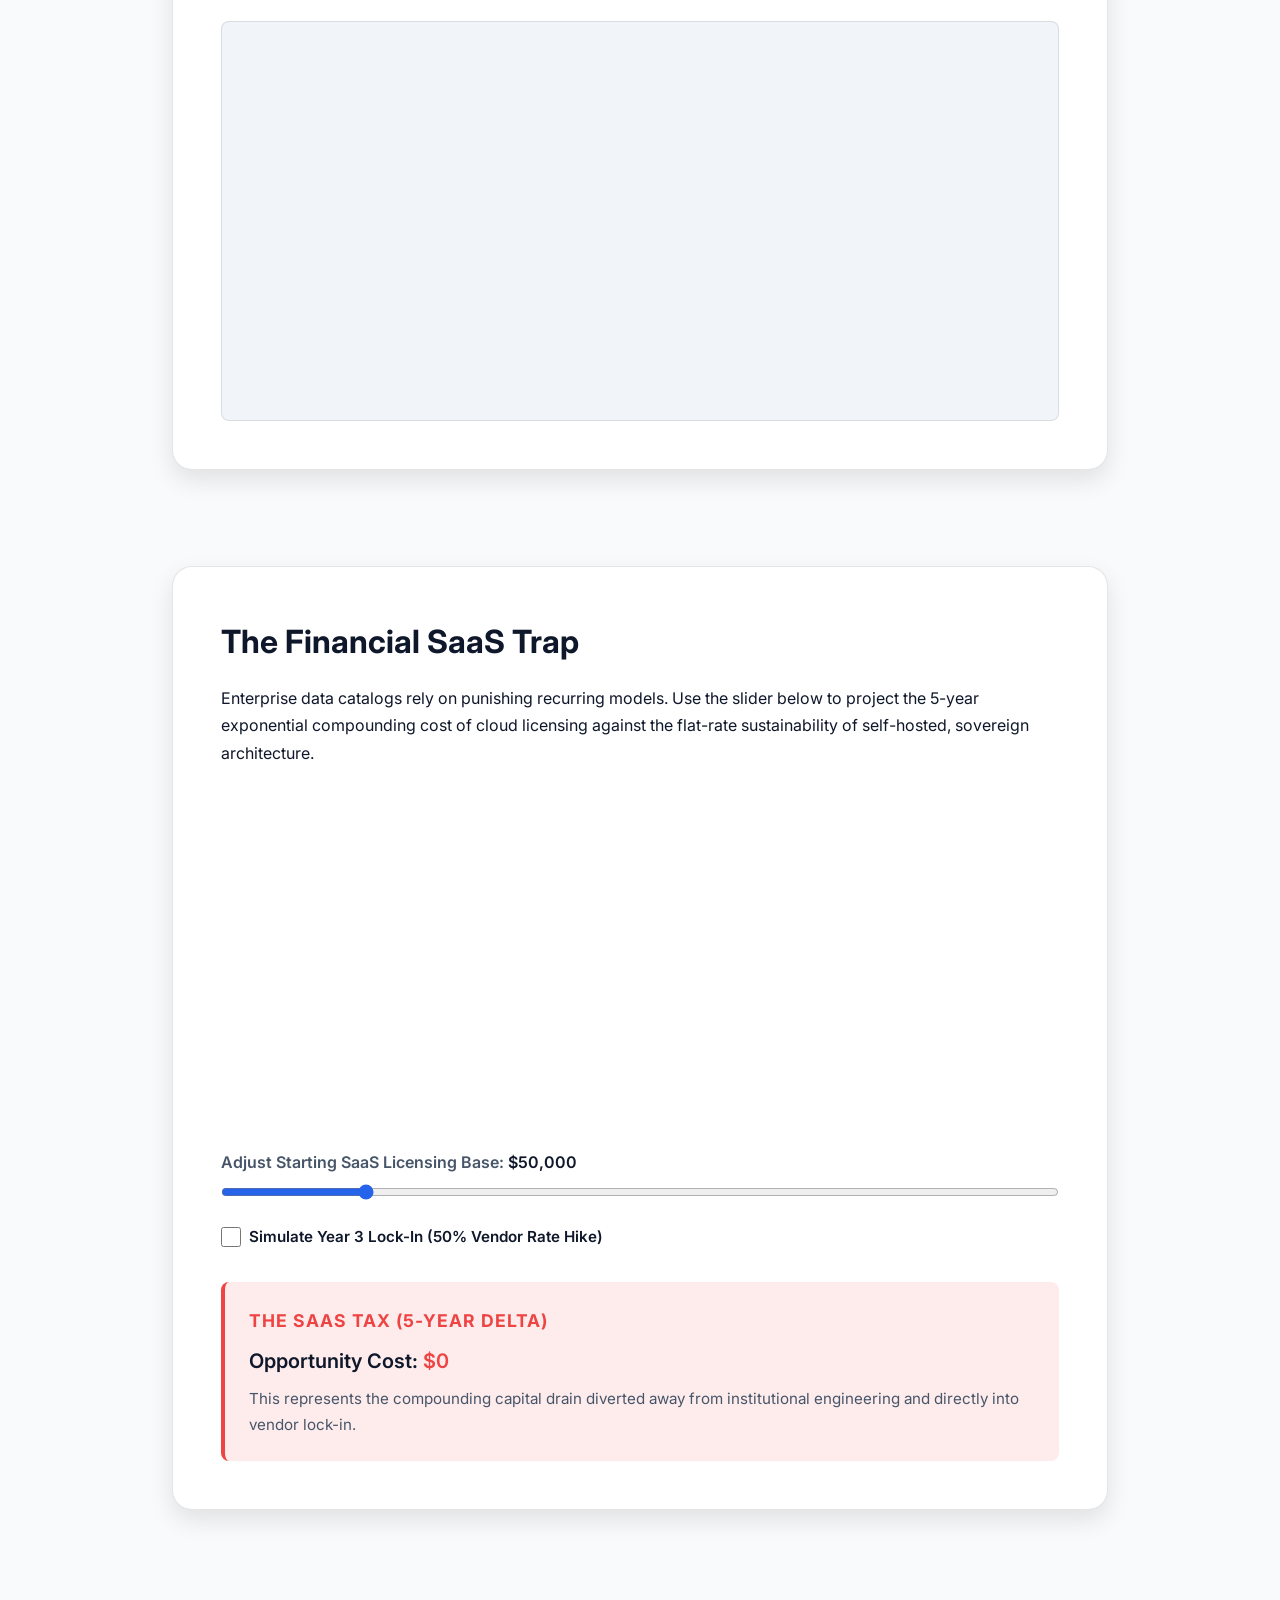
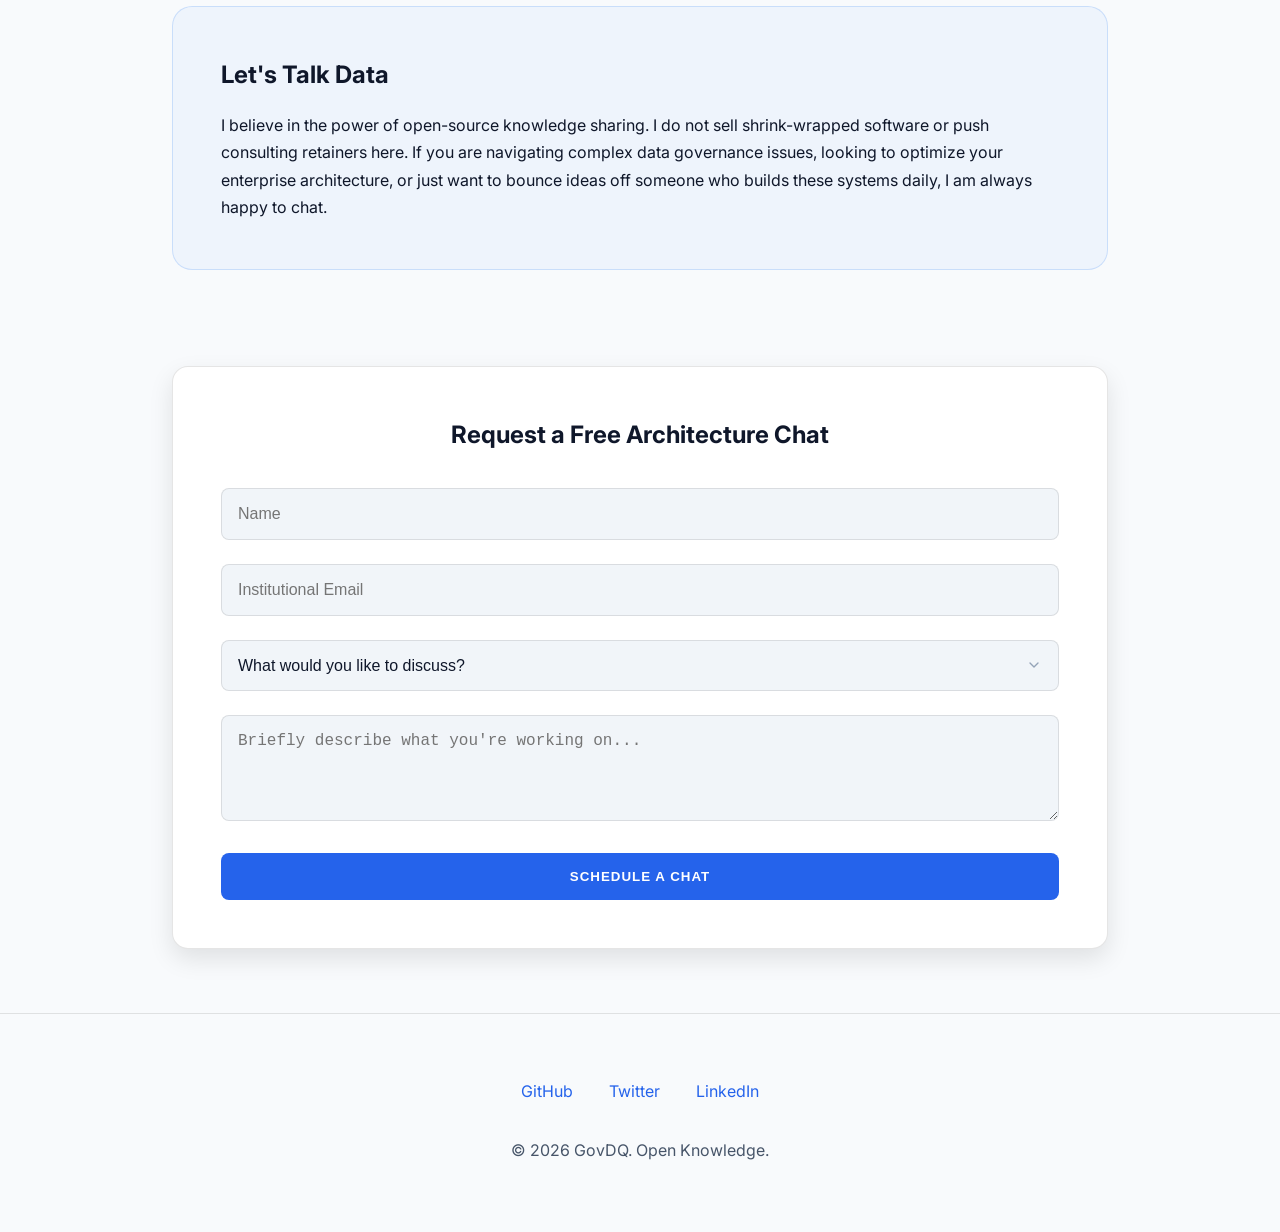
==== commit 33d22322: "Update index.html" ====
--- a/index.html
+++ b/index.html
@@ -1,5 +1,5 @@
 <!DOCTYPE html>
-<html lang="en" data-theme="dark">
+<html lang="en" data-theme="light">
 <head>
   <meta charset="UTF-8" />
   <meta name="viewport" content="width=device-width, initial-scale=1.0" />
@@ -58,9 +58,26 @@
     header p { font-size: 1.25rem; color: var(--accent-gold); text-transform: uppercase; letter-spacing: 2px; }
 
     /* Accessibility Control Panel */
-    .a11y-controls { position: absolute; top: 1.5rem; right: 1.5rem; display: flex; gap: 0.5rem; }
-    .a11y-controls button { width: auto; padding: 0.5rem 0.75rem; background: var(--bg-card); border: 1px solid var(--border-subtle); border-radius: 8px; color: var(--text-white); cursor: pointer; font-size: 1.2rem; display: flex; align-items: center; justify-content: center; box-shadow: 0 4px 6px rgba(0,0,0,0.1); }
+    .a11y-controls { position: absolute; top: 1.5rem; right: 1.5rem; display: flex; gap: 0.5rem; z-index: 1000; }
+    .a11y-controls button { width: auto; padding: 0.5rem 0.75rem; background: var(--bg-card); border: 1px solid var(--border-subtle); border-radius: 8px; color: var(--text-white); cursor: pointer; font-size: 1.2rem; display: flex; align-items: center; justify-content: center; box-shadow: 0 4px 6px rgba(0,0,0,0.1); transition: opacity 0.3s; }
     .a11y-controls button:hover { border-color: var(--accent-blue); }
+
+    /* 4. Trailing Cursor Styles */
+    #cursor-dot {
+      position: fixed;
+      top: -10px;
+      left: -10px;
+      width: 10px;
+      height: 10px;
+      background-color: #064e3b; /* Dark Green */
+      border-radius: 50%;
+      pointer-events: none;
+      z-index: 9999;
+      transform: translate(-50%, -50%);
+      transition: opacity 0.3s ease;
+      box-shadow: 0 0 8px rgba(6, 78, 59, 0.4);
+    }
+    .cursor-hidden { opacity: 0 !important; }
 
     main { max-width: 1000px; margin: 0 auto; padding: 4rem 2rem; }
 
@@ -100,15 +117,19 @@
     footer { text-align: center; padding: 4rem; color: var(--text-muted); border-top: 1px solid var(--border-subtle); }
     a { color: var(--accent-blue); text-decoration: none; margin: 0 1rem; }
 
-    @media (max-width: 768px) { header h1 { font-size: 2.5rem; } .a11y-controls { top: 1rem; right: 1rem; } }
+    @media (max-width: 768px) { header h1 { font-size: 2.5rem; } .a11y-controls { top: 1rem; right: 1rem; } #cursor-dot { display: none; } }
   </style>
 </head>
 <body>
+  <!-- The Trailing Cursor Element -->
+  <div id="cursor-dot"></div>
+
   <header>
-    <!-- Accessibility Controls -->
+    <!-- Accessibility & Design Controls -->
     <div class="a11y-controls">
-      <button id="themeToggle" aria-label="Toggle Light and Dark Mode">☀️</button>
+      <button id="themeToggle" aria-label="Toggle Light and Dark Mode">🌙</button>
       <button id="textSizeToggle" aria-label="Toggle Large Text Size">A+</button>
+      <button id="cursorToggle" aria-label="Toggle Trailing Cursor">🪄</button>
     </div>
 
     <img src="assets/images/1753254833234.jpg" alt="GovDQ Logo">
@@ -167,10 +188,9 @@
         <label for="userBaseInput" style="color: var(--text-muted); font-weight: 600;">
           Adjust Starting SaaS Licensing Base: <span id="sliderValue" style="color: var(--text-white);">$50,000</span>
         </label>
-        <!-- NOTE: Removed inline JS so it routes securely through saas-calculator.js -->
         <input type="range" id="userBaseInput" min="10000" max="250000" step="5000" value="50000" aria-label="Adjust starting SaaS cost slider">
         
-        <!-- NEW: The Renewal Spike Checkbox -->
+        <!-- The Renewal Spike Checkbox -->
         <div style="margin-top: 1rem; display: flex; align-items: center; gap: 0.5rem;">
           <input type="checkbox" id="renewalSpike" style="width: 1.25rem; height: 1.25rem; cursor: pointer; accent-color: #ef4444;" aria-label="Factor in Year 3 Contract Renewal Spike">
           <label for="renewalSpike" style="color: var(--text-white); font-weight: 600; cursor: pointer; font-size: 0.95rem;">Simulate Year 3 Lock-In (50% Vendor Rate Hike)</label>
@@ -222,14 +242,17 @@
     <p style="margin-top: 2rem;">© 2026 GovDQ. Open Knowledge.</p>
   </footer>
 
-  <!-- Accessibility Logic -->
+  <!-- Initialization Logic for UI Controls -->
   <script>
     document.addEventListener('DOMContentLoaded', () => {
-      // 1. Theme Toggle Logic
+      // 1. Theme Toggle Logic (Now defaults to light)
       const themeBtn = document.getElementById('themeToggle');
-      const savedTheme = localStorage.getItem('theme') || 'dark';
-      
-      if (savedTheme === 'light') {
+      const savedTheme = localStorage.getItem('theme') || 'light'; // Default Light
+      
+      if (savedTheme === 'dark') {
+        document.documentElement.setAttribute('data-theme', 'dark');
+        themeBtn.innerText = '☀️';
+      } else {
         document.documentElement.setAttribute('data-theme', 'light');
         themeBtn.innerText = '🌙';
       }
@@ -237,7 +260,7 @@
       themeBtn.addEventListener('click', () => {
         const isLight = document.documentElement.getAttribute('data-theme') === 'light';
         if (isLight) {
-          document.documentElement.removeAttribute('data-theme');
+          document.documentElement.setAttribute('data-theme', 'dark');
           localStorage.setItem('theme', 'dark');
           themeBtn.innerText = '☀️';
         } else {
@@ -250,15 +273,61 @@
       // 2. Text Size Toggle Logic
       const textBtn = document.getElementById('textSizeToggle');
       const savedTextSize = localStorage.getItem('largeText') === 'true';
-      
-      if (savedTextSize) {
-        document.body.classList.add('large-text');
-      }
+      if (savedTextSize) document.body.classList.add('large-text');
 
       textBtn.addEventListener('click', () => {
         document.body.classList.toggle('large-text');
         localStorage.setItem('largeText', document.body.classList.contains('large-text'));
       });
+
+      // 3. Trailing Cursor Logic
+      const cursorBtn = document.getElementById('cursorToggle');
+      const cursorDot = document.getElementById('cursor-dot');
+      
+      // Default to true
+      const savedCursor = localStorage.getItem('cursorActive');
+      let isCursorActive = savedCursor !== 'false'; 
+
+      if (!isCursorActive) {
+        cursorDot.classList.add('cursor-hidden');
+        cursorBtn.style.opacity = '0.5';
+      }
+
+      cursorBtn.addEventListener('click', () => {
+        isCursorActive = !isCursorActive;
+        localStorage.setItem('cursorActive', isCursorActive);
+        if (isCursorActive) {
+          cursorDot.classList.remove('cursor-hidden');
+          cursorBtn.style.opacity = '1';
+        } else {
+          cursorDot.classList.add('cursor-hidden');
+          cursorBtn.style.opacity = '0.5';
+        }
+      });
+
+      // Cursor Physics Engine
+      let mouseX = window.innerWidth / 2;
+      let mouseY = window.innerHeight / 2;
+      let dotX = mouseX;
+      let dotY = mouseY;
+
+      window.addEventListener('mousemove', (e) => {
+        mouseX = e.clientX;
+        mouseY = e.clientY;
+      });
+
+      function animateCursor() {
+        // The 0.15 modifier dictates the "weight" and drag of the trail
+        dotX += (mouseX - dotX) * 0.15; 
+        dotY += (mouseY - dotY) * 0.15;
+        
+        if (cursorDot) {
+          cursorDot.style.left = `${dotX}px`;
+          cursorDot.style.top = `${dotY}px`;
+        }
+        requestAnimationFrame(animateCursor);
+      }
+      animateCursor();
     });
   </script>
 
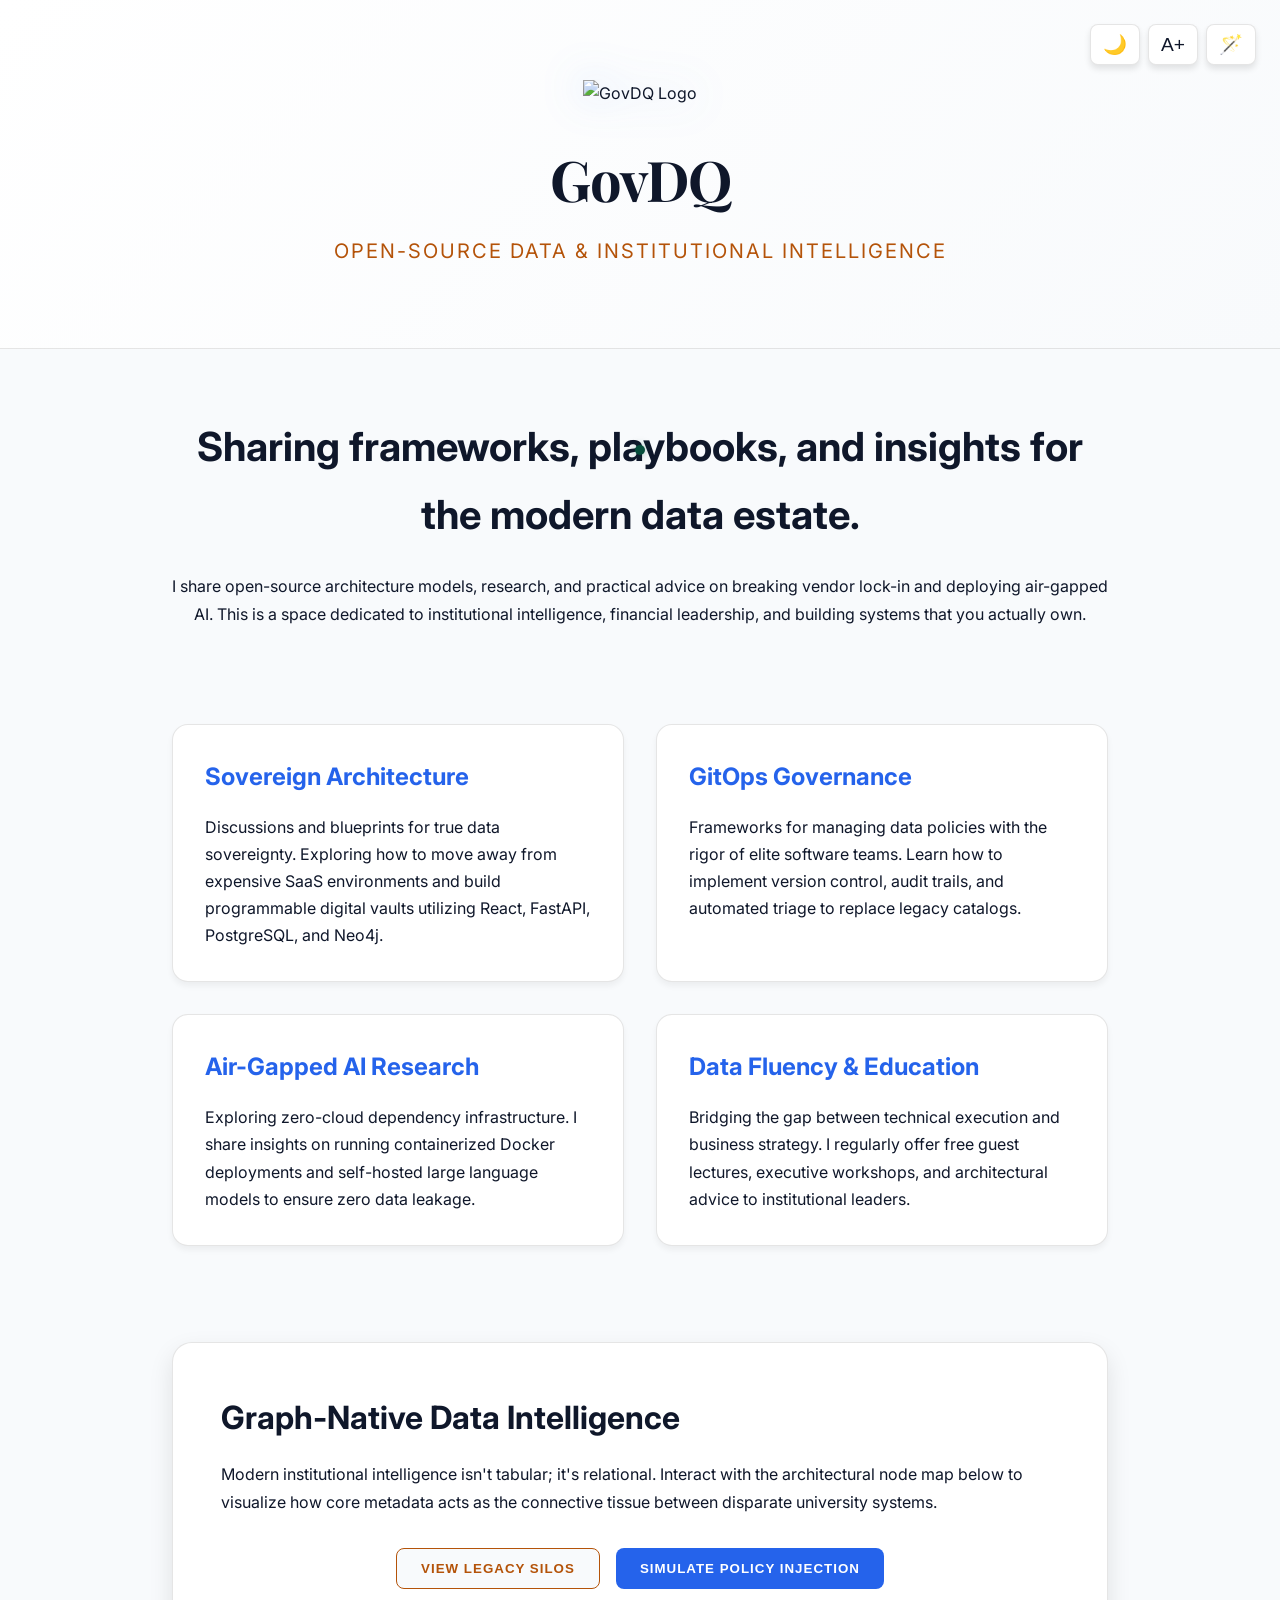
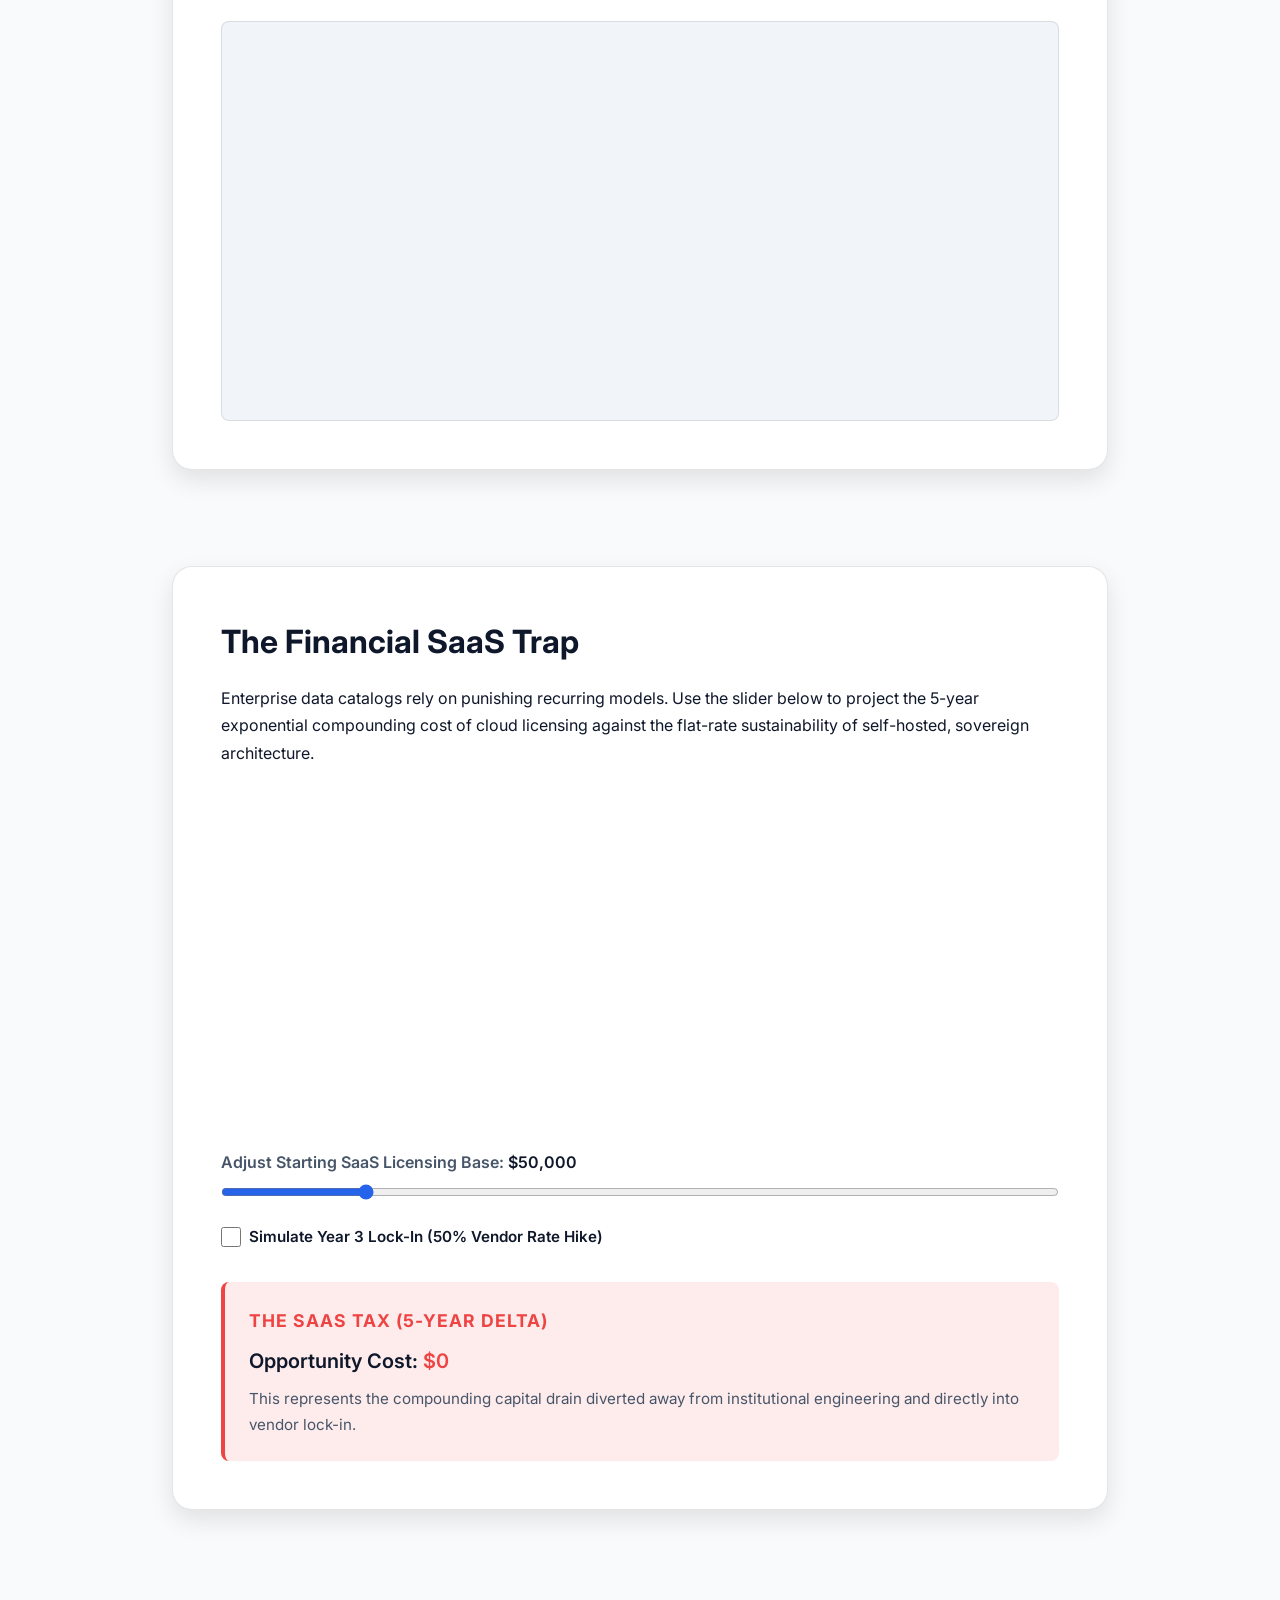
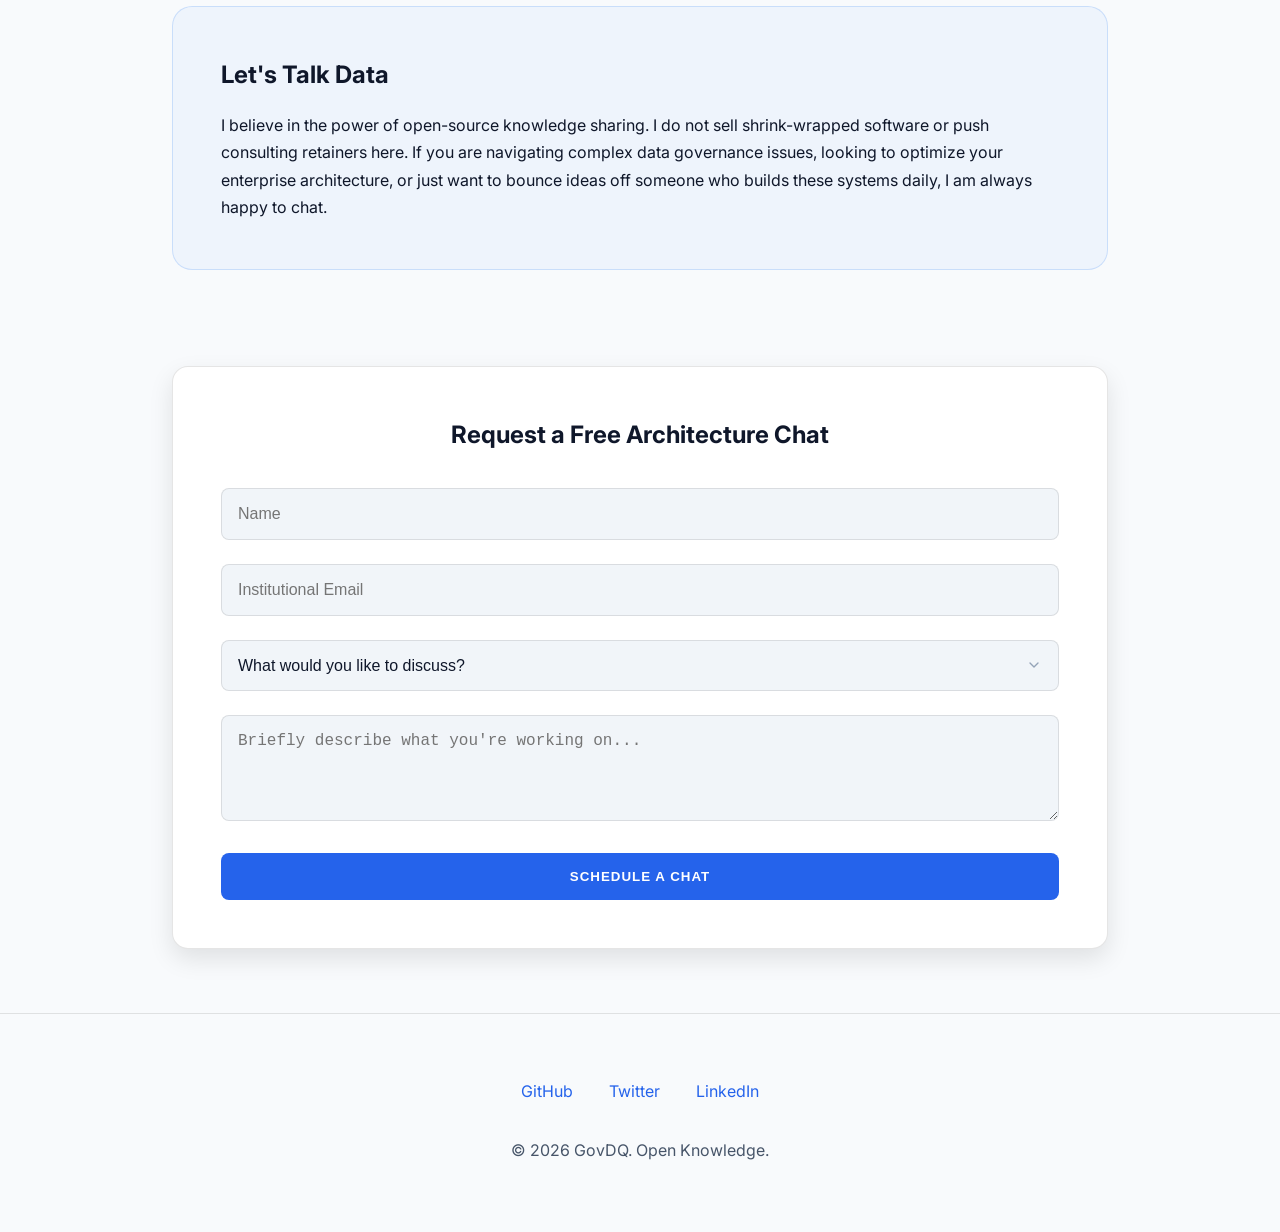
==== commit d2d1fbb6: "Update index.html" ====
--- a/index.html
+++ b/index.html
@@ -57,8 +57,8 @@
     header h1 { font-family: 'Playfair Display', serif; font-size: 3.5rem; margin-bottom: 0.5rem; letter-spacing: -1px; }
     header p { font-size: 1.25rem; color: var(--accent-gold); text-transform: uppercase; letter-spacing: 2px; }
 
-    /* Accessibility Control Panel */
-    .a11y-controls { position: absolute; top: 1.5rem; right: 1.5rem; display: flex; gap: 0.5rem; z-index: 1000; }
+    /* Accessibility Control Panel (Now Fixed to Viewport) */
+    .a11y-controls { position: fixed; top: 1.5rem; right: 1.5rem; display: flex; gap: 0.5rem; z-index: 9990; }
     .a11y-controls button { width: auto; padding: 0.5rem 0.75rem; background: var(--bg-card); border: 1px solid var(--border-subtle); border-radius: 8px; color: var(--text-white); cursor: pointer; font-size: 1.2rem; display: flex; align-items: center; justify-content: center; box-shadow: 0 4px 6px rgba(0,0,0,0.1); transition: opacity 0.3s; }
     .a11y-controls button:hover { border-color: var(--accent-blue); }
 
@@ -79,6 +79,25 @@
     }
     .cursor-hidden { opacity: 0 !important; }
 
+    /* The fading wake dots left behind the cursor */
+    .trail-dot {
+      position: fixed;
+      width: 6px; 
+      height: 6px;
+      background-color: #064e3b; 
+      border-radius: 50%;
+      pointer-events: none; 
+      z-index: 9998;
+      transform: translate(-50%, -50%);
+      opacity: 0.4;
+      animation: fadeTrail 3s ease-out forwards;
+    }
+
+    @keyframes fadeTrail {
+      0% { opacity: 0.4; transform: translate(-50%, -50%) scale(1); }
+      100% { opacity: 0; transform: translate(-50%, -50%) scale(0.2); }
+    }
+
     main { max-width: 1000px; margin: 0 auto; padding: 4rem 2rem; }
 
     .hero-section { text-align: center; margin-bottom: 6rem; }
@@ -117,7 +136,7 @@
     footer { text-align: center; padding: 4rem; color: var(--text-muted); border-top: 1px solid var(--border-subtle); }
     a { color: var(--accent-blue); text-decoration: none; margin: 0 1rem; }
 
-    @media (max-width: 768px) { header h1 { font-size: 2.5rem; } .a11y-controls { top: 1rem; right: 1rem; } #cursor-dot { display: none; } }
+    @media (max-width: 768px) { header h1 { font-size: 2.5rem; } .a11y-controls { top: 1rem; right: 1rem; } #cursor-dot { display: none; } .trail-dot { display: none; } }
   </style>
 </head>
 <body>
@@ -305,11 +324,15 @@
         }
       });
 
-      // Cursor Physics Engine
+      // Cursor Physics Engine & Trailing Wake
       let mouseX = window.innerWidth / 2;
       let mouseY = window.innerHeight / 2;
       let dotX = mouseX;
       let dotY = mouseY;
+      
+      // Variables to track when to drop a trail dot
+      let lastSpawnX = dotX;
+      let lastSpawnY = dotY;
 
       window.addEventListener('mousemove', (e) => {
         mouseX = e.clientX;
@@ -317,7 +340,7 @@
       });
 
       function animateCursor() {
-        // The 0.15 modifier dictates the "weight" and drag of the trail
+        // Linear Interpolation (Lerp) gives the main dot that smooth, heavy drag
         dotX += (mouseX - dotX) * 0.15; 
         dotY += (mouseY - dotY) * 0.15;
         
@@ -325,6 +348,28 @@
           cursorDot.style.left = `${dotX}px`;
           cursorDot.style.top = `${dotY}px`;
         }
+
+        // Logic to drop the trailing wake dots
+        if (isCursorActive) {
+          const dist = Math.hypot(dotX - lastSpawnX, dotY - lastSpawnY);
+          
+          if (dist > 12) { 
+            const trail = document.createElement('div');
+            trail.className = 'trail-dot';
+            trail.style.left = `${dotX}px`;
+            trail.style.top = `${dotY}px`;
+            document.body.appendChild(trail);
+
+            lastSpawnX = dotX;
+            lastSpawnY = dotY;
+
+            // Self-clean the DOM after 3 seconds so the browser doesn't lag
+            setTimeout(() => {
+              trail.remove();
+            }, 3000);
+          }
+        }
+
         requestAnimationFrame(animateCursor);
       }
       animateCursor();
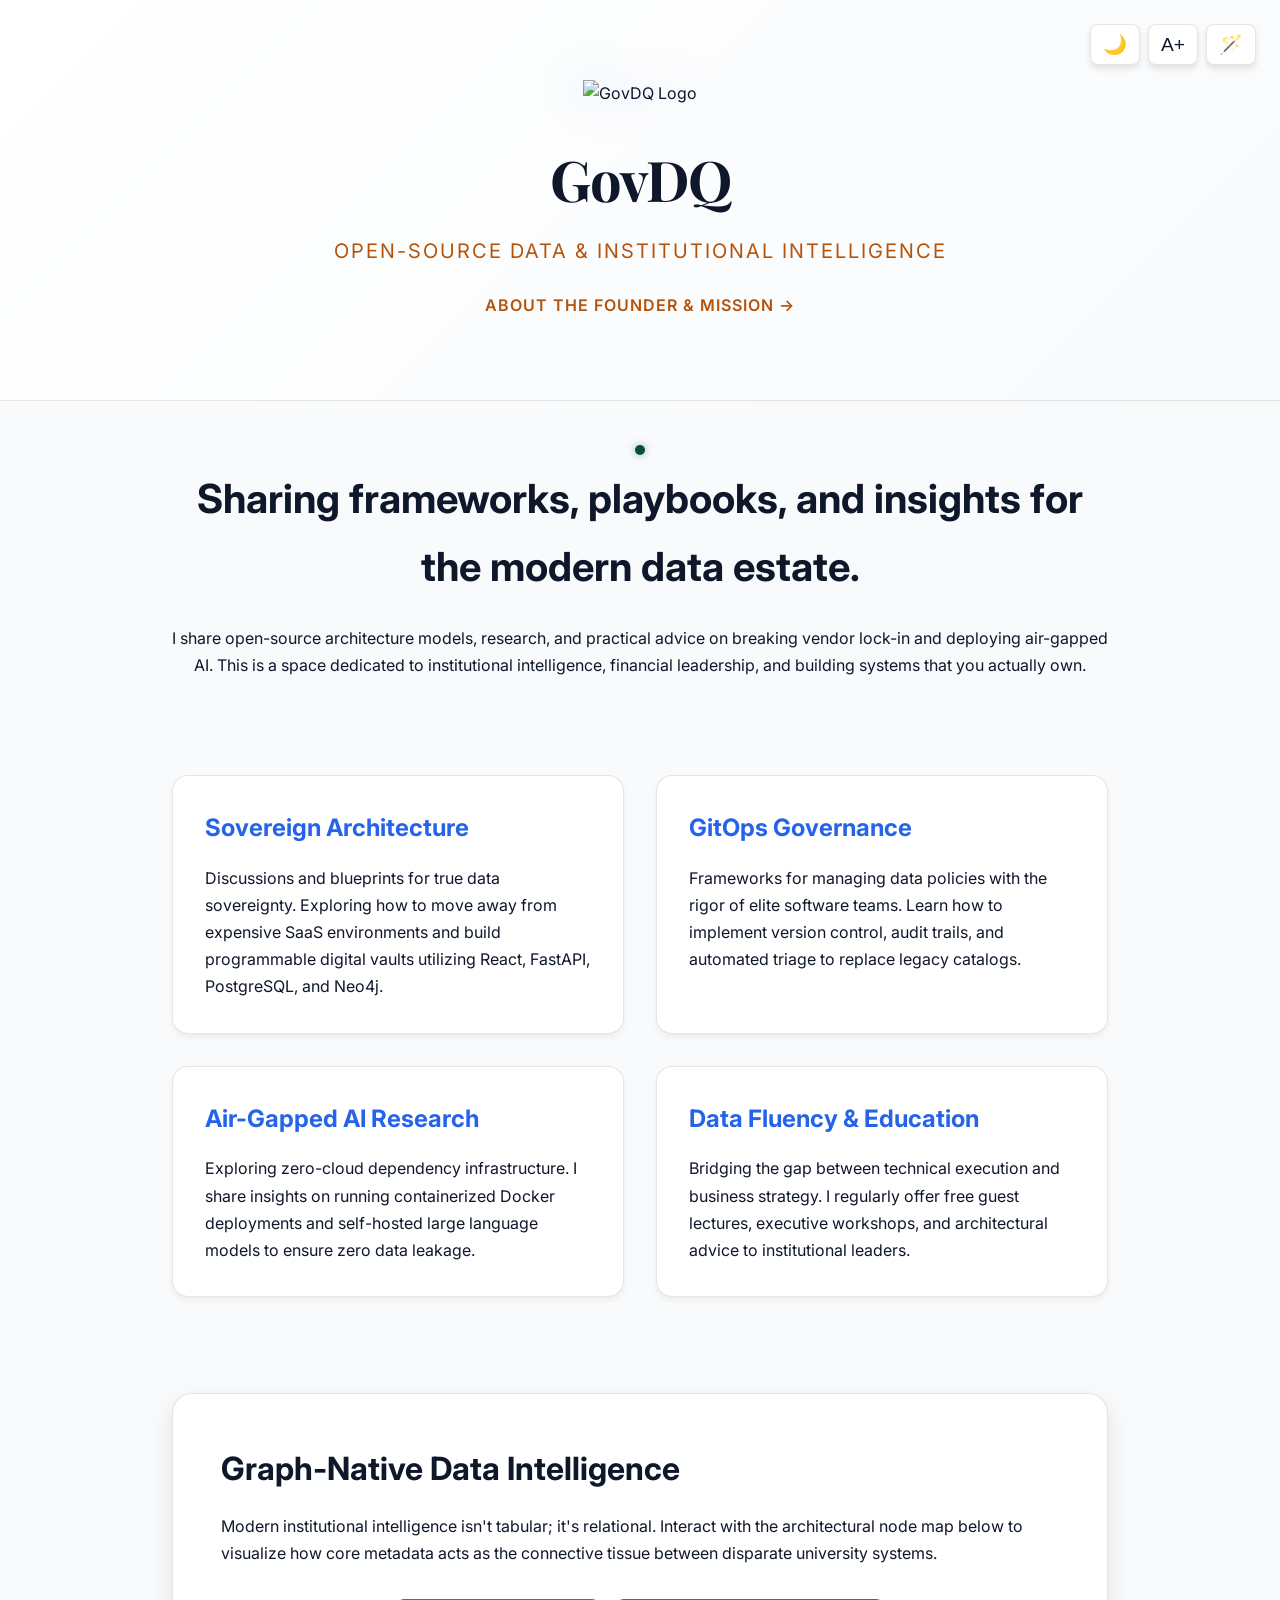
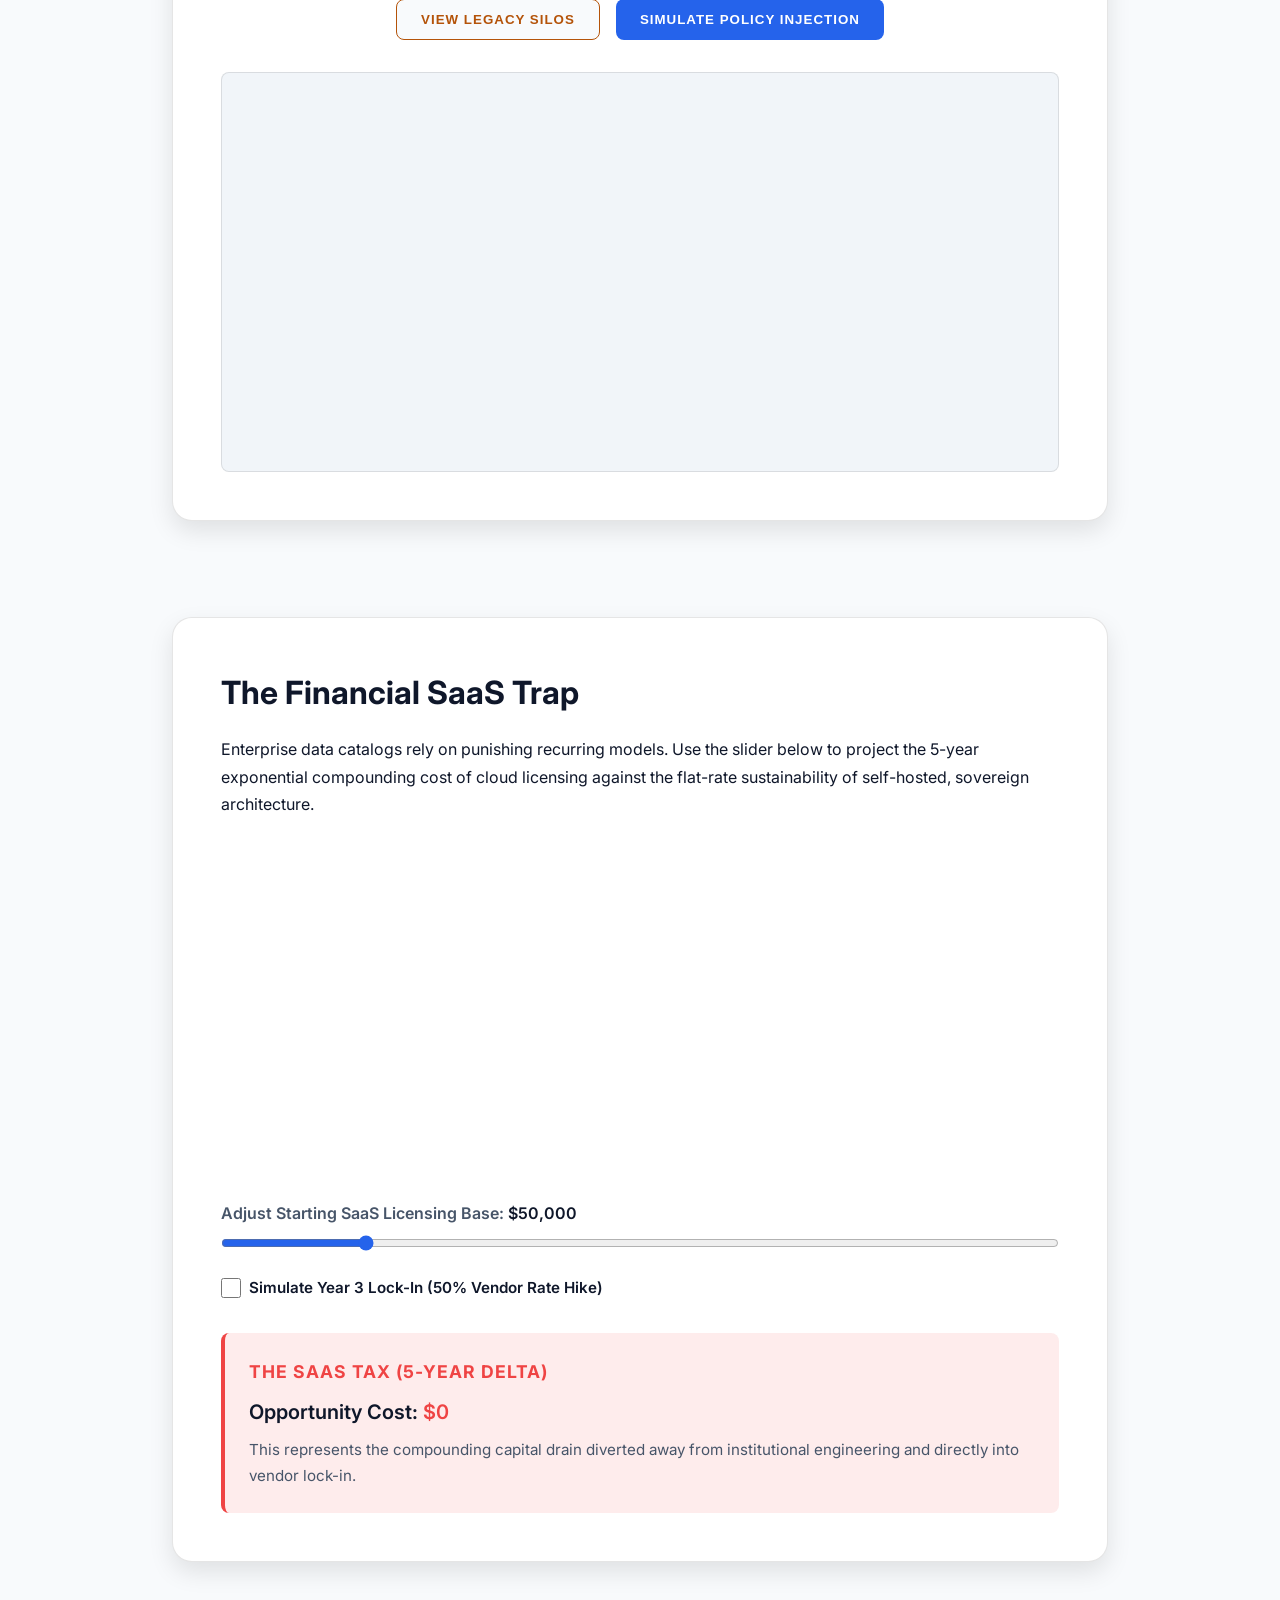
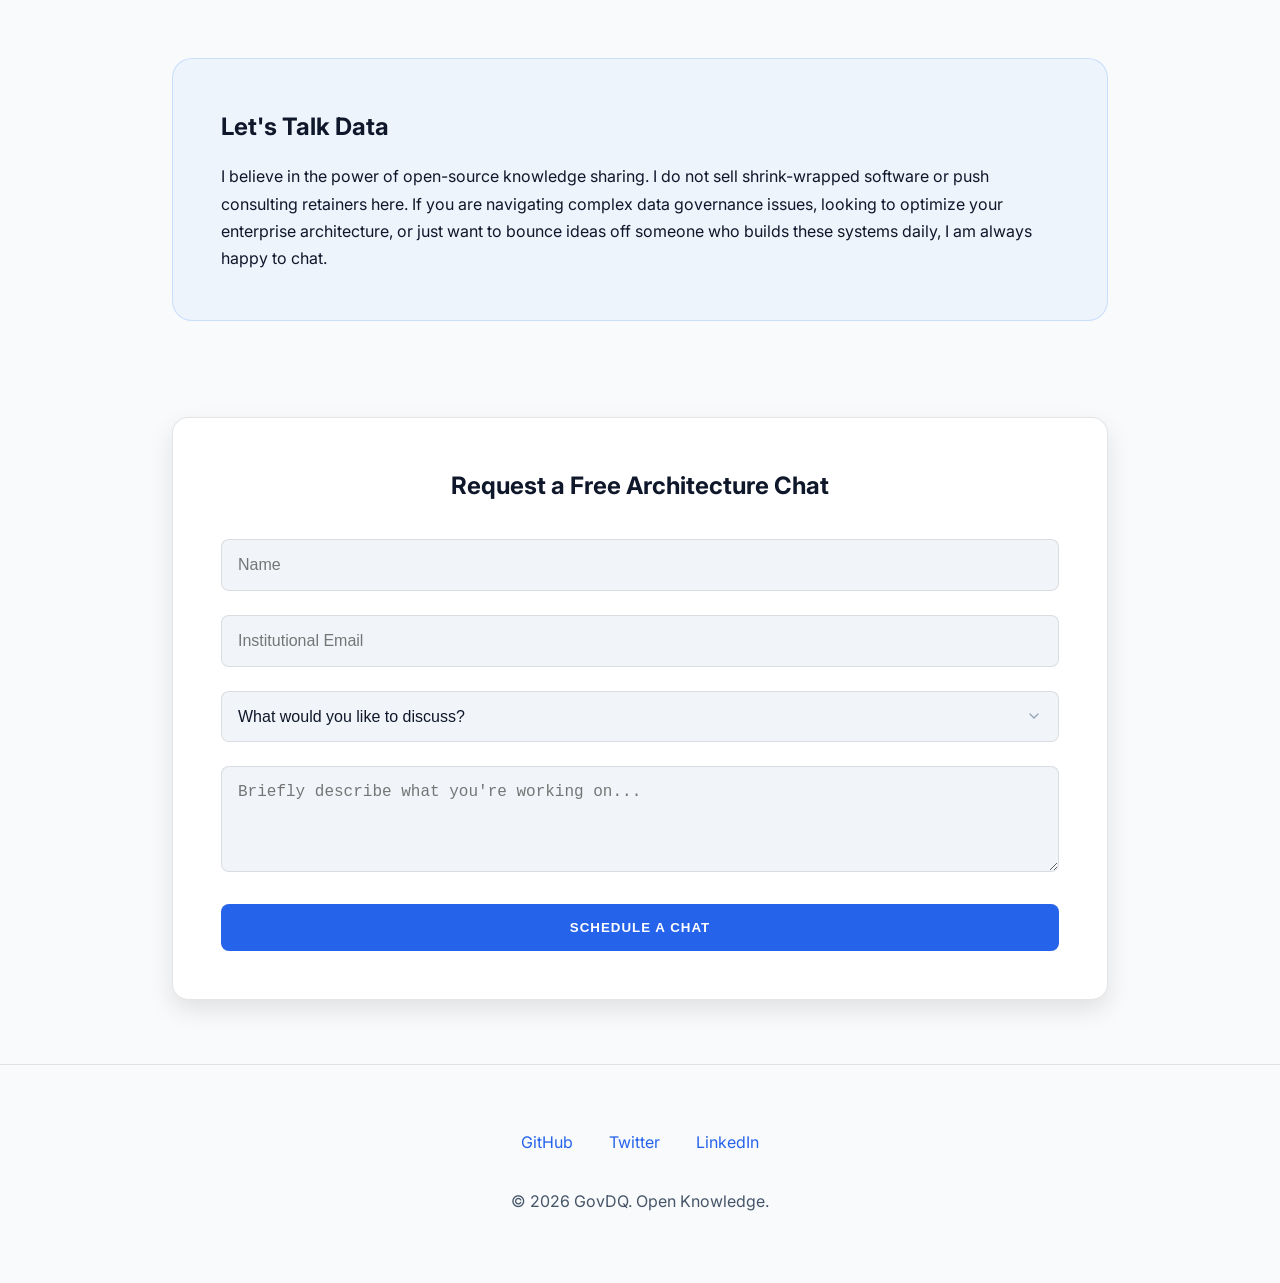
==== commit ed041017: "Update index.html" ====
--- a/index.html
+++ b/index.html
@@ -154,6 +154,9 @@
     <img src="assets/images/1753254833234.jpg" alt="GovDQ Logo">
     <h1>GovDQ</h1>
     <p>Open-Source Data & Institutional Intelligence</p>
+    <div style="margin-top: 1.5rem;">
+      <a href="about.html" style="color: var(--accent-gold); text-decoration: none; font-weight: 600; text-transform: uppercase; letter-spacing: 1px;">About the Founder & Mission →</a>
+    </div>
   </header>
 
   <main id="main-content">
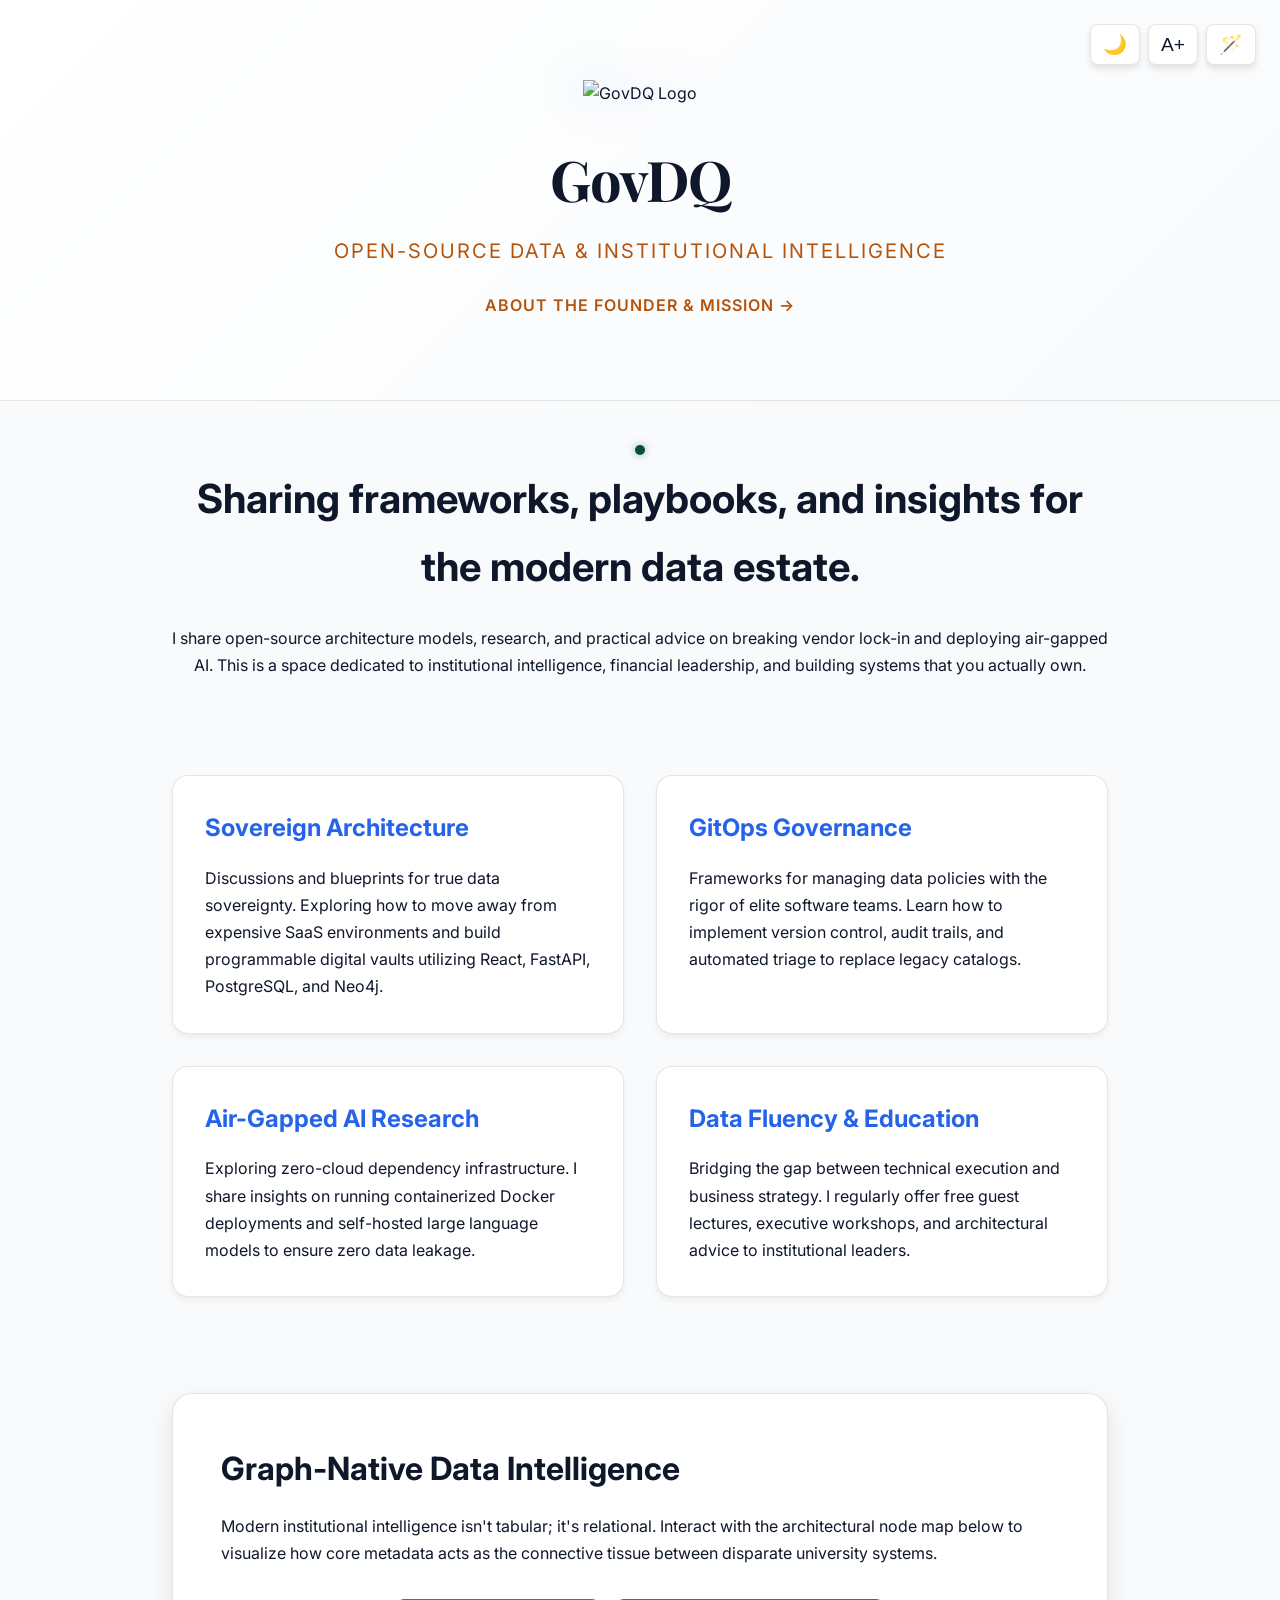
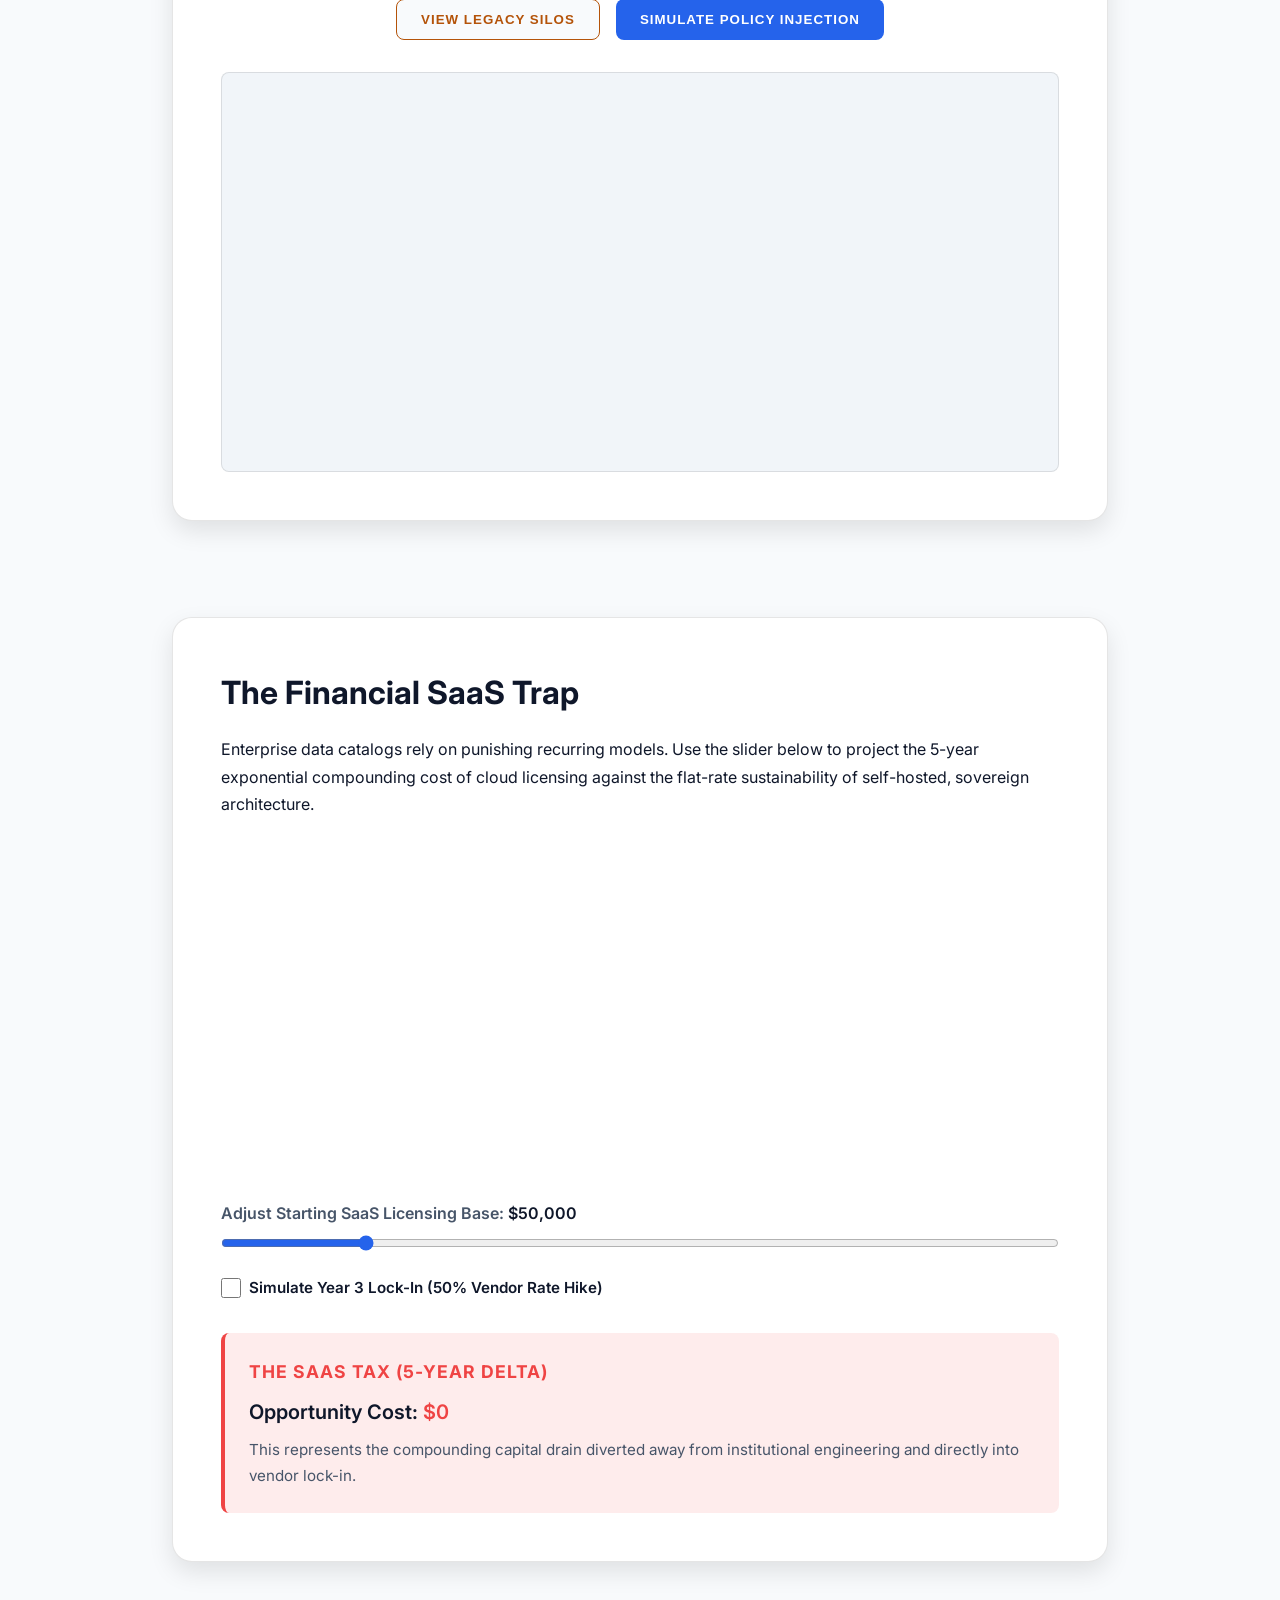
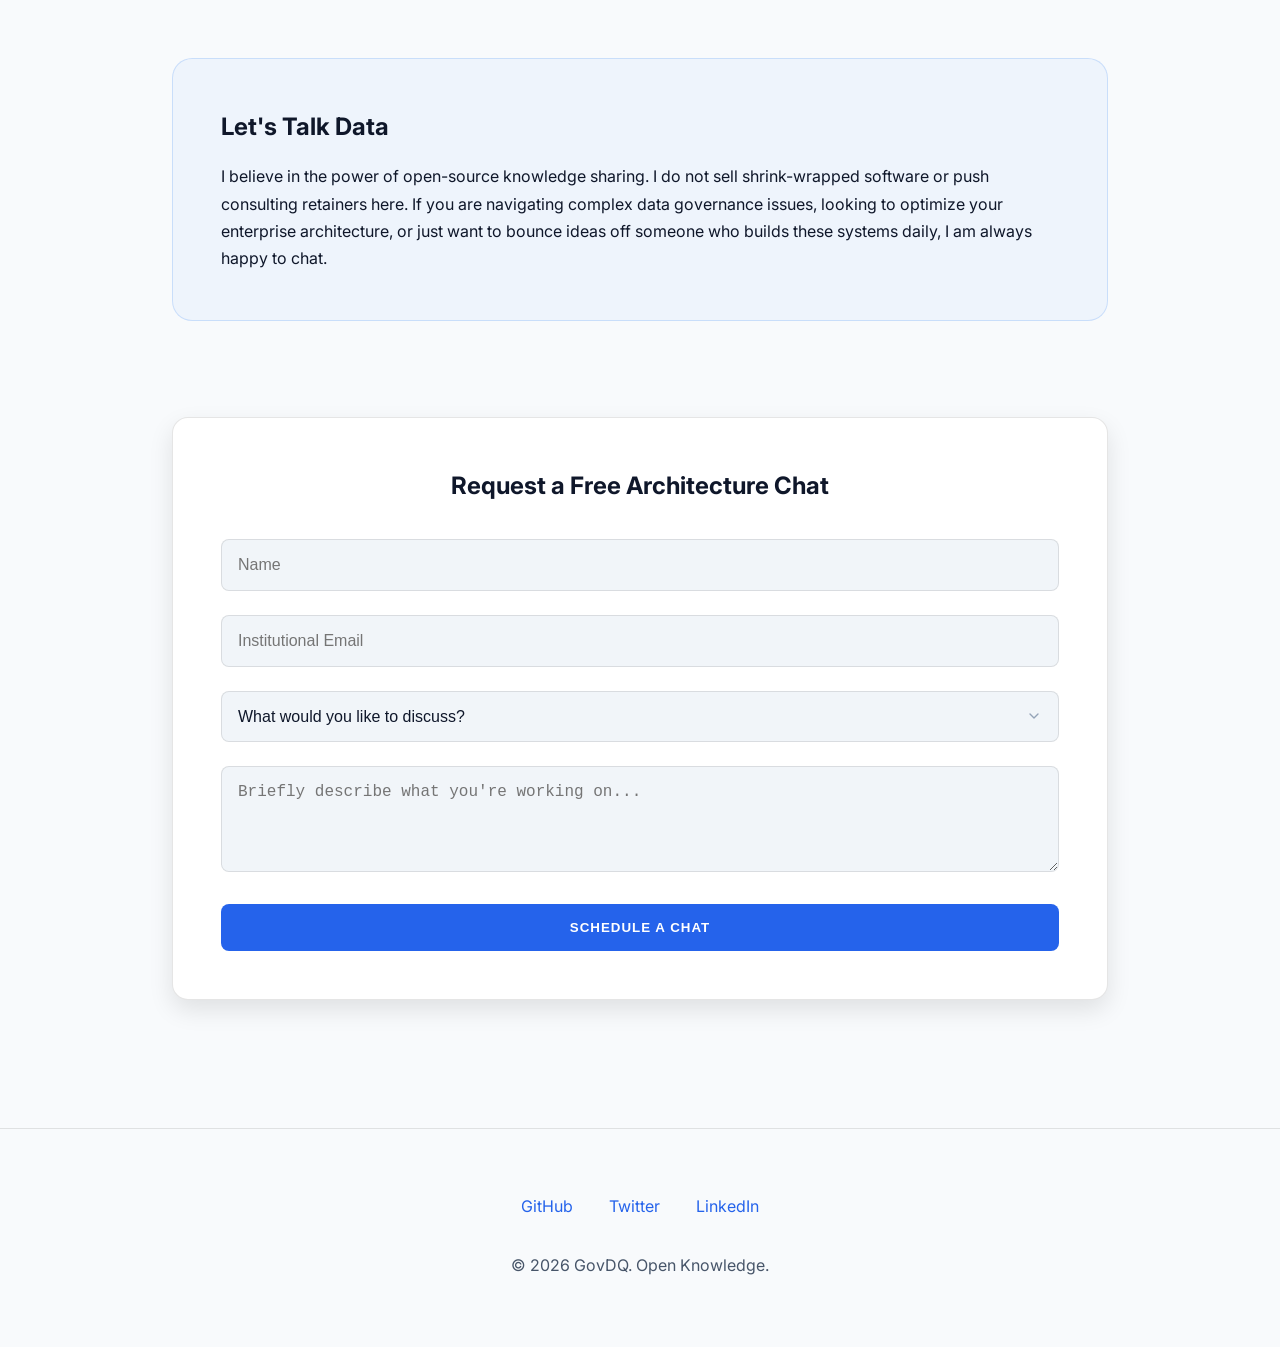
==== commit 92df0505: "Update index.html" ====
--- a/index.html
+++ b/index.html
@@ -6,151 +6,18 @@
   <title>GovDQ | Open-Source Data & Institutional Intelligence</title>
   <link rel="icon" type="image/jpeg" href="assets/images/1753254833234.jpg">
   
-  <!-- Fonts -->
+  <!-- Fonts & Global CSS -->
   <link href="https://fonts.googleapis.com/css2?family=Inter:wght@300;400;600;800&family=Playfair+Display:wght@700&display=swap" rel="stylesheet">
+  <link rel="stylesheet" href="assets/css/main.css">
   
   <!-- External Data Visualization Libraries -->
   <script src="https://cdn.jsdelivr.net/npm/chart.js"></script>
   <script type="text/javascript" src="https://unpkg.com/vis-network/standalone/umd/vis-network.min.js"></script>
-  
-  <style>
-    /* 
-      1. CSS Variables for Dynamic Theming 
-    */
-    :root {
-      --bg-deep: #0f172a;
-      --bg-card: #1e293b;
-      --accent-blue: #3b82f6;
-      --accent-gold: #d4b483;
-      --text-white: #f8fafc;
-      --text-muted: #94a3b8;
-      --border-subtle: rgba(255,255,255,0.1);
-      --input-bg: #0f172a;
-      --error-bg: rgba(239, 68, 68, 0.05);
-    }
-
-    [data-theme="light"] {
-      --bg-deep: #f8fafc;
-      --bg-card: #ffffff;
-      --accent-blue: #2563eb;
-      --accent-gold: #b45309; 
-      --text-white: #0f172a;
-      --text-muted: #475569;
-      --border-subtle: rgba(0,0,0,0.1);
-      --input-bg: #f1f5f9;
-      --error-bg: rgba(239, 68, 68, 0.1);
-    }
-
-    * { box-sizing: border-box; margin: 0; padding: 0; }
-    
-    /* 2. Text Scaling Accessibility */
-    body { font-family: 'Inter', sans-serif; background-color: var(--bg-deep); color: var(--text-white); line-height: 1.7; transition: background-color 0.3s, color 0.3s; font-size: 1rem; }
-    body.large-text { font-size: 1.15rem; }
-    body.large-text h1 { font-size: 4rem; }
-    body.large-text h2 { font-size: 2.85rem; }
-
-    /* 3. Keyboard Navigation Focus States */
-    *:focus-visible { outline: 3px solid var(--accent-blue); outline-offset: 3px; border-radius: 4px; }
-
-    header { background: linear-gradient(135deg, var(--bg-card), var(--bg-deep)); text-align: center; padding: 5rem 1rem; border-bottom: 1px solid var(--border-subtle); position: relative; }
-    header img { height: 120px; margin-bottom: 1.5rem; filter: drop-shadow(0 0 20px rgba(59, 130, 246, 0.3)); }
-    header h1 { font-family: 'Playfair Display', serif; font-size: 3.5rem; margin-bottom: 0.5rem; letter-spacing: -1px; }
-    header p { font-size: 1.25rem; color: var(--accent-gold); text-transform: uppercase; letter-spacing: 2px; }
-
-    /* Accessibility Control Panel (Now Fixed to Viewport) */
-    .a11y-controls { position: fixed; top: 1.5rem; right: 1.5rem; display: flex; gap: 0.5rem; z-index: 9990; }
-    .a11y-controls button { width: auto; padding: 0.5rem 0.75rem; background: var(--bg-card); border: 1px solid var(--border-subtle); border-radius: 8px; color: var(--text-white); cursor: pointer; font-size: 1.2rem; display: flex; align-items: center; justify-content: center; box-shadow: 0 4px 6px rgba(0,0,0,0.1); transition: opacity 0.3s; }
-    .a11y-controls button:hover { border-color: var(--accent-blue); }
-
-    /* 4. Trailing Cursor Styles */
-    #cursor-dot {
-      position: fixed;
-      top: -10px;
-      left: -10px;
-      width: 10px;
-      height: 10px;
-      background-color: #064e3b; /* Dark Green */
-      border-radius: 50%;
-      pointer-events: none;
-      z-index: 9999;
-      transform: translate(-50%, -50%);
-      transition: opacity 0.3s ease;
-      box-shadow: 0 0 8px rgba(6, 78, 59, 0.4);
-    }
-    .cursor-hidden { opacity: 0 !important; }
-
-    /* The fading wake dots left behind the cursor */
-    .trail-dot {
-      position: fixed;
-      width: 6px; 
-      height: 6px;
-      background-color: #064e3b; 
-      border-radius: 50%;
-      pointer-events: none; 
-      z-index: 9998;
-      transform: translate(-50%, -50%);
-      opacity: 0.4;
-      animation: fadeTrail 3s ease-out forwards;
-    }
-
-    @keyframes fadeTrail {
-      0% { opacity: 0.4; transform: translate(-50%, -50%) scale(1); }
-      100% { opacity: 0; transform: translate(-50%, -50%) scale(0.2); }
-    }
-
-    main { max-width: 1000px; margin: 0 auto; padding: 4rem 2rem; }
-
-    .hero-section { text-align: center; margin-bottom: 6rem; }
-    .hero-section h2 { font-size: 2.5rem; margin-bottom: 1.5rem; }
-
-    .grid { display: grid; grid-template-columns: repeat(auto-fit, minmax(300px, 1fr)); gap: 2rem; margin-bottom: 6rem; }
-    .card { background: var(--bg-card); padding: 2rem; border-radius: 16px; border: 1px solid var(--border-subtle); transition: transform 0.3s ease; box-shadow: 0 4px 6px rgba(0,0,0,0.05); }
-    .card:hover { transform: translateY(-10px); border-color: var(--accent-blue); }
-    .card h3 { color: var(--accent-blue); margin-bottom: 1rem; font-size: 1.5rem; }
-
-    .value-prop { background: rgba(59, 130, 246, 0.05); padding: 3rem; border-radius: 20px; border: 1px solid rgba(59, 130, 246, 0.2); margin-bottom: 6rem; }
-    
-    /* Interactive Sections */
-    .interactive-section { background: var(--bg-card); padding: 3rem; border-radius: 20px; border: 1px solid var(--border-subtle); margin-bottom: 6rem; box-shadow: 0 10px 25px rgba(0,0,0,0.1); }
-    .interactive-section h2 { margin-bottom: 1rem; font-size: 2rem; }
-    .chart-container { position: relative; height: 350px; width: 100%; margin-bottom: 2rem; }
-    .slider-container { display: flex; flex-direction: column; gap: 0.5rem; margin-top: 1.5rem; }
-    .slider-container input[type="range"] { width: 100%; cursor: pointer; accent-color: var(--accent-blue); }
-    
-    /* Graph Container */
-    #institutionalGraph { height: 400px; width: 100%; border: 1px solid var(--border-subtle); border-radius: 8px; background: var(--input-bg); margin-top: 2rem; }
-
-    /* Scroll Reveal CSS */
-    .hidden { opacity: 0; transform: translateY(30px); transition: opacity 0.8s ease-out, transform 0.8s ease-out; }
-    .show { opacity: 1; transform: translateY(0); }
-    
-    /* Forms */
-    form { background: var(--bg-card); padding: 3rem; border-radius: 16px; box-shadow: 0 10px 25px rgba(0,0,0,0.1); border: 1px solid var(--border-subtle); }
-    input[type="text"], input[type="email"], textarea, select { width: 100%; padding: 1rem; margin-bottom: 1.5rem; border: 1px solid var(--border-subtle); border-radius: 8px; background: var(--input-bg); color: var(--text-white); font-size: 1rem; transition: border-color 0.3s; }
-    input:focus, textarea:focus, select:focus { border-color: var(--accent-blue); outline: none; }
-    select { appearance: none; background-image: url("data:image/svg+xml;charset=UTF-8,%3csvg xmlns='http://www.w3.org/2000/svg' viewBox='0 0 24 24' fill='none' stroke='%2394a3b8' stroke-width='2' stroke-linecap='round' stroke-linejoin='round'%3e%3cpolyline points='6 9 12 15 18 9'%3e%3c/polyline%3e%3c/svg%3e"); background-repeat: no-repeat; background-position: right 1rem center; background-size: 1em; }
-    
-    button[type="submit"] { background: var(--accent-blue); color: #ffffff; border: none; padding: 1rem 2rem; width: 100%; font-weight: 800; border-radius: 8px; cursor: pointer; text-transform: uppercase; letter-spacing: 1px; transition: 0.3s; }
-    button[type="submit"]:hover { background: #2563eb; }
-    
-    footer { text-align: center; padding: 4rem; color: var(--text-muted); border-top: 1px solid var(--border-subtle); }
-    a { color: var(--accent-blue); text-decoration: none; margin: 0 1rem; }
-
-    @media (max-width: 768px) { header h1 { font-size: 2.5rem; } .a11y-controls { top: 1rem; right: 1rem; } #cursor-dot { display: none; } .trail-dot { display: none; } }
-  </style>
 </head>
 <body>
-  <!-- The Trailing Cursor Element -->
-  <div id="cursor-dot"></div>
+  <!-- UI Controls & Cursor injected by components.js -->
 
   <header>
-    <!-- Accessibility & Design Controls -->
-    <div class="a11y-controls">
-      <button id="themeToggle" aria-label="Toggle Light and Dark Mode">🌙</button>
-      <button id="textSizeToggle" aria-label="Toggle Large Text Size">A+</button>
-      <button id="cursorToggle" aria-label="Toggle Trailing Cursor">🪄</button>
-    </div>
-
     <img src="assets/images/1753254833234.jpg" alt="GovDQ Logo">
     <h1>GovDQ</h1>
     <p>Open-Source Data & Institutional Intelligence</p>
@@ -212,7 +79,6 @@
         </label>
         <input type="range" id="userBaseInput" min="10000" max="250000" step="5000" value="50000" aria-label="Adjust starting SaaS cost slider">
         
-        <!-- The Renewal Spike Checkbox -->
         <div style="margin-top: 1rem; display: flex; align-items: center; gap: 0.5rem;">
           <input type="checkbox" id="renewalSpike" style="width: 1.25rem; height: 1.25rem; cursor: pointer; accent-color: #ef4444;" aria-label="Factor in Year 3 Contract Renewal Spike">
           <label for="renewalSpike" style="color: var(--text-white); font-weight: 600; cursor: pointer; font-size: 0.95rem;">Simulate Year 3 Lock-In (50% Vendor Rate Hike)</label>
@@ -257,129 +123,11 @@
     </form>
   </main>
 
-  <footer class="hidden">
-    <a href="https://github.com/GovDQ" aria-label="GovDQ GitHub Profile">GitHub</a>
-    <a href="https://x.com/GovDQ" aria-label="GovDQ Twitter Profile">Twitter</a>
-    <a href="https://www.linkedin.com/company/govdq" aria-label="GovDQ LinkedIn Page">LinkedIn</a>
-    <p style="margin-top: 2rem;">© 2026 GovDQ. Open Knowledge.</p>
-  </footer>
+  <!-- Global Footer Component Anchor -->
+  <div id="govdq-footer"></div>
 
-  <!-- Initialization Logic for UI Controls -->
-  <script>
-    document.addEventListener('DOMContentLoaded', () => {
-      // 1. Theme Toggle Logic (Now defaults to light)
-      const themeBtn = document.getElementById('themeToggle');
-      const savedTheme = localStorage.getItem('theme') || 'light'; // Default Light
-      
-      if (savedTheme === 'dark') {
-        document.documentElement.setAttribute('data-theme', 'dark');
-        themeBtn.innerText = '☀️';
-      } else {
-        document.documentElement.setAttribute('data-theme', 'light');
-        themeBtn.innerText = '🌙';
-      }
-
-      themeBtn.addEventListener('click', () => {
-        const isLight = document.documentElement.getAttribute('data-theme') === 'light';
-        if (isLight) {
-          document.documentElement.setAttribute('data-theme', 'dark');
-          localStorage.setItem('theme', 'dark');
-          themeBtn.innerText = '☀️';
-        } else {
-          document.documentElement.setAttribute('data-theme', 'light');
-          localStorage.setItem('theme', 'light');
-          themeBtn.innerText = '🌙';
-        }
-      });
-
-      // 2. Text Size Toggle Logic
-      const textBtn = document.getElementById('textSizeToggle');
-      const savedTextSize = localStorage.getItem('largeText') === 'true';
-      if (savedTextSize) document.body.classList.add('large-text');
-
-      textBtn.addEventListener('click', () => {
-        document.body.classList.toggle('large-text');
-        localStorage.setItem('largeText', document.body.classList.contains('large-text'));
-      });
-
-      // 3. Trailing Cursor Logic
-      const cursorBtn = document.getElementById('cursorToggle');
-      const cursorDot = document.getElementById('cursor-dot');
-      
-      // Default to true
-      const savedCursor = localStorage.getItem('cursorActive');
-      let isCursorActive = savedCursor !== 'false'; 
-
-      if (!isCursorActive) {
-        cursorDot.classList.add('cursor-hidden');
-        cursorBtn.style.opacity = '0.5';
-      }
-
-      cursorBtn.addEventListener('click', () => {
-        isCursorActive = !isCursorActive;
-        localStorage.setItem('cursorActive', isCursorActive);
-        if (isCursorActive) {
-          cursorDot.classList.remove('cursor-hidden');
-          cursorBtn.style.opacity = '1';
-        } else {
-          cursorDot.classList.add('cursor-hidden');
-          cursorBtn.style.opacity = '0.5';
-        }
-      });
-
-      // Cursor Physics Engine & Trailing Wake
-      let mouseX = window.innerWidth / 2;
-      let mouseY = window.innerHeight / 2;
-      let dotX = mouseX;
-      let dotY = mouseY;
-      
-      // Variables to track when to drop a trail dot
-      let lastSpawnX = dotX;
-      let lastSpawnY = dotY;
-
-      window.addEventListener('mousemove', (e) => {
-        mouseX = e.clientX;
-        mouseY = e.clientY;
-      });
-
-      function animateCursor() {
-        // Linear Interpolation (Lerp) gives the main dot that smooth, heavy drag
-        dotX += (mouseX - dotX) * 0.15; 
-        dotY += (mouseY - dotY) * 0.15;
-        
-        if (cursorDot) {
-          cursorDot.style.left = `${dotX}px`;
-          cursorDot.style.top = `${dotY}px`;
-        }
-
-        // Logic to drop the trailing wake dots
-        if (isCursorActive) {
-          const dist = Math.hypot(dotX - lastSpawnX, dotY - lastSpawnY);
-          
-          if (dist > 12) { 
-            const trail = document.createElement('div');
-            trail.className = 'trail-dot';
-            trail.style.left = `${dotX}px`;
-            trail.style.top = `${dotY}px`;
-            document.body.appendChild(trail);
-
-            lastSpawnX = dotX;
-            lastSpawnY = dotY;
-
-            // Self-clean the DOM after 3 seconds so the browser doesn't lag
-            setTimeout(() => {
-              trail.remove();
-            }, 3000);
-          }
-        }
-
-        requestAnimationFrame(animateCursor);
-      }
-      animateCursor();
-    });
-  </script>
-
-  <!-- Custom External Logic Scripts -->
+  <!-- Global Component Engine & Custom Logic -->
+  <script src="assets/js/components.js"></script>
   <script src="assets/js/scroll-reveal.js"></script>
   <script src="assets/js/graph-viz.js"></script>
   <script src="assets/js/saas-calculator.js"></script>
--- a/assets/css/main.css
+++ b/assets/css/main.css
@@ -0,0 +1,110 @@
+/* 
+  1. CSS Variables for Dynamic Theming 
+*/
+:root {
+  --bg-deep: #0f172a;
+  --bg-card: #1e293b;
+  --accent-blue: #3b82f6;
+  --accent-gold: #d4b483;
+  --text-white: #f8fafc;
+  --text-muted: #94a3b8;
+  --border-subtle: rgba(255,255,255,0.1);
+  --input-bg: #0f172a;
+  --error-bg: rgba(239, 68, 68, 0.05);
+}
+
+[data-theme="light"] {
+  --bg-deep: #f8fafc;
+  --bg-card: #ffffff;
+  --accent-blue: #2563eb;
+  --accent-gold: #b45309; 
+  --text-white: #0f172a;
+  --text-muted: #475569;
+  --border-subtle: rgba(0,0,0,0.1);
+  --input-bg: #f1f5f9;
+  --error-bg: rgba(239, 68, 68, 0.1);
+}
+
+* { box-sizing: border-box; margin: 0; padding: 0; }
+
+/* 2. Text Scaling & Base Accessibility */
+body { font-family: 'Inter', sans-serif; background-color: var(--bg-deep); color: var(--text-white); line-height: 1.7; transition: background-color 0.3s, color 0.3s; font-size: 1rem; }
+body.large-text { font-size: 1.15rem; }
+body.large-text h1 { font-size: 4rem; }
+body.large-text h2 { font-size: 2.85rem; }
+
+*:focus-visible { outline: 3px solid var(--accent-blue); outline-offset: 3px; border-radius: 4px; }
+
+/* 3. Global Header */
+header { background: linear-gradient(135deg, var(--bg-card), var(--bg-deep)); text-align: center; padding: 5rem 1rem; border-bottom: 1px solid var(--border-subtle); position: relative; }
+header img { height: 120px; margin-bottom: 1.5rem; filter: drop-shadow(0 0 20px rgba(59, 130, 246, 0.3)); }
+header h1 { font-family: 'Playfair Display', serif; font-size: 3.5rem; margin-bottom: 0.5rem; letter-spacing: -1px; }
+header p { font-size: 1.25rem; color: var(--accent-gold); text-transform: uppercase; letter-spacing: 2px; }
+
+.nav-links { margin-top: 2rem; display: flex; justify-content: center; gap: 2rem; }
+.nav-links a { color: var(--text-white); text-decoration: none; font-weight: 600; text-transform: uppercase; letter-spacing: 1px; transition: color 0.3s; }
+.nav-links a:hover { color: var(--accent-gold); }
+
+/* 4. Accessibility Control Panel */
+.a11y-controls { position: fixed; top: 1.5rem; right: 1.5rem; display: flex; gap: 0.5rem; z-index: 9990; }
+.a11y-controls button { width: auto; padding: 0.5rem 0.75rem; background: var(--bg-card); border: 1px solid var(--border-subtle); border-radius: 8px; color: var(--text-white); cursor: pointer; font-size: 1.2rem; display: flex; align-items: center; justify-content: center; box-shadow: 0 4px 6px rgba(0,0,0,0.1); transition: opacity 0.3s; }
+.a11y-controls button:hover { border-color: var(--accent-blue); }
+
+/* 5. Trailing Cursor Styles */
+#cursor-dot { position: fixed; top: -10px; left: -10px; width: 10px; height: 10px; background-color: #064e3b; border-radius: 50%; pointer-events: none; z-index: 9999; transform: translate(-50%, -50%); transition: opacity 0.3s ease; box-shadow: 0 0 8px rgba(6, 78, 59, 0.4); }
+.cursor-hidden { opacity: 0 !important; }
+.trail-dot { position: fixed; width: 6px; height: 6px; background-color: #064e3b; border-radius: 50%; pointer-events: none; z-index: 9998; transform: translate(-50%, -50%); opacity: 0.4; animation: fadeTrail 3s ease-out forwards; }
+
+@keyframes fadeTrail {
+  0% { opacity: 0.4; transform: translate(-50%, -50%) scale(1); }
+  100% { opacity: 0; transform: translate(-50%, -50%) scale(0.2); }
+}
+
+/* 6. Layouts & Cards */
+main { max-width: 1000px; margin: 0 auto; padding: 4rem 2rem; }
+.hero-section { text-align: center; margin-bottom: 6rem; }
+.hero-section h2 { font-size: 2.5rem; margin-bottom: 1.5rem; }
+.grid { display: grid; grid-template-columns: repeat(auto-fit, minmax(300px, 1fr)); gap: 2rem; margin-bottom: 6rem; }
+.card { background: var(--bg-card); padding: 2rem; border-radius: 16px; border: 1px solid var(--border-subtle); transition: transform 0.3s ease; box-shadow: 0 4px 6px rgba(0,0,0,0.05); }
+.card:hover { transform: translateY(-10px); border-color: var(--accent-blue); }
+.card h3 { color: var(--accent-blue); margin-bottom: 1rem; font-size: 1.5rem; }
+.value-prop { background: rgba(59, 130, 246, 0.05); padding: 3rem; border-radius: 20px; border: 1px solid rgba(59, 130, 246, 0.2); margin-bottom: 6rem; }
+
+/* 7. Interactive Story Sections */
+.interactive-section { background: var(--bg-card); padding: 3rem; border-radius: 20px; border: 1px solid var(--border-subtle); margin-bottom: 6rem; box-shadow: 0 10px 25px rgba(0,0,0,0.1); }
+.interactive-section h2 { margin-bottom: 1rem; font-size: 2rem; }
+.chart-container { position: relative; height: 350px; width: 100%; margin-bottom: 2rem; }
+.slider-container { display: flex; flex-direction: column; gap: 0.5rem; margin-top: 1.5rem; }
+.slider-container input[type="range"] { width: 100%; cursor: pointer; accent-color: var(--accent-blue); }
+#institutionalGraph { height: 400px; width: 100%; border: 1px solid var(--border-subtle); border-radius: 8px; background: var(--input-bg); margin-top: 2rem; }
+
+/* 8. Text & Highlight Blocks (About Page) */
+.story-block { margin-bottom: 4rem; }
+.story-block h2 { font-size: 2.25rem; color: var(--accent-blue); margin-bottom: 1.5rem; font-family: 'Playfair Display', serif; }
+.story-block p { font-size: 1.125rem; color: var(--text-muted); margin-bottom: 1.5rem; font-weight: 300; }
+.story-block strong { color: var(--text-white); font-weight: 600; }
+.highlight-box { background: var(--bg-card); padding: 2.5rem; border-radius: 16px; border-left: 4px solid var(--accent-gold); margin: 3rem 0; box-shadow: 0 10px 25px rgba(0,0,0,0.05); }
+.highlight-box h3 { color: var(--accent-gold); margin-bottom: 1rem; font-size: 1.5rem; text-transform: uppercase; letter-spacing: 1px; }
+
+/* 9. Scroll Reveal CSS */
+.hidden { opacity: 0; transform: translateY(30px); transition: opacity 0.8s ease-out, transform 0.8s ease-out; }
+.show { opacity: 1; transform: translateY(0); }
+
+/* 10. Forms */
+form { background: var(--bg-card); padding: 3rem; border-radius: 16px; box-shadow: 0 10px 25px rgba(0,0,0,0.1); border: 1px solid var(--border-subtle); }
+input[type="text"], input[type="email"], textarea, select { width: 100%; padding: 1rem; margin-bottom: 1.5rem; border: 1px solid var(--border-subtle); border-radius: 8px; background: var(--input-bg); color: var(--text-white); font-size: 1rem; transition: border-color 0.3s; }
+input:focus, textarea:focus, select:focus { border-color: var(--accent-blue); outline: none; }
+select { appearance: none; background-image: url("data:image/svg+xml;charset=UTF-8,%3csvg xmlns='http://www.w3.org/2000/svg' viewBox='0 0 24 24' fill='none' stroke='%2394a3b8' stroke-width='2' stroke-linecap='round' stroke-linejoin='round'%3e%3cpolyline points='6 9 12 15 18 9'%3e%3c/polyline%3e%3c/svg%3e"); background-repeat: no-repeat; background-position: right 1rem center; background-size: 1em; }
+button[type="submit"] { background: var(--accent-blue); color: #ffffff; border: none; padding: 1rem 2rem; width: 100%; font-weight: 800; border-radius: 8px; cursor: pointer; text-transform: uppercase; letter-spacing: 1px; transition: 0.3s; }
+button[type="submit"]:hover { background: #2563eb; }
+
+/* 11. Global Footer */
+footer { text-align: center; padding: 4rem; color: var(--text-muted); border-top: 1px solid var(--border-subtle); margin-top: 4rem; }
+footer a { color: var(--accent-blue); text-decoration: none; margin: 0 1rem; }
+
+/* 12. Mobile Responsiveness */
+@media (max-width: 768px) { 
+  header h1 { font-size: 2.5rem; } 
+  .a11y-controls { top: 1rem; right: 1rem; } 
+  #cursor-dot, .trail-dot { display: none; } 
+}
